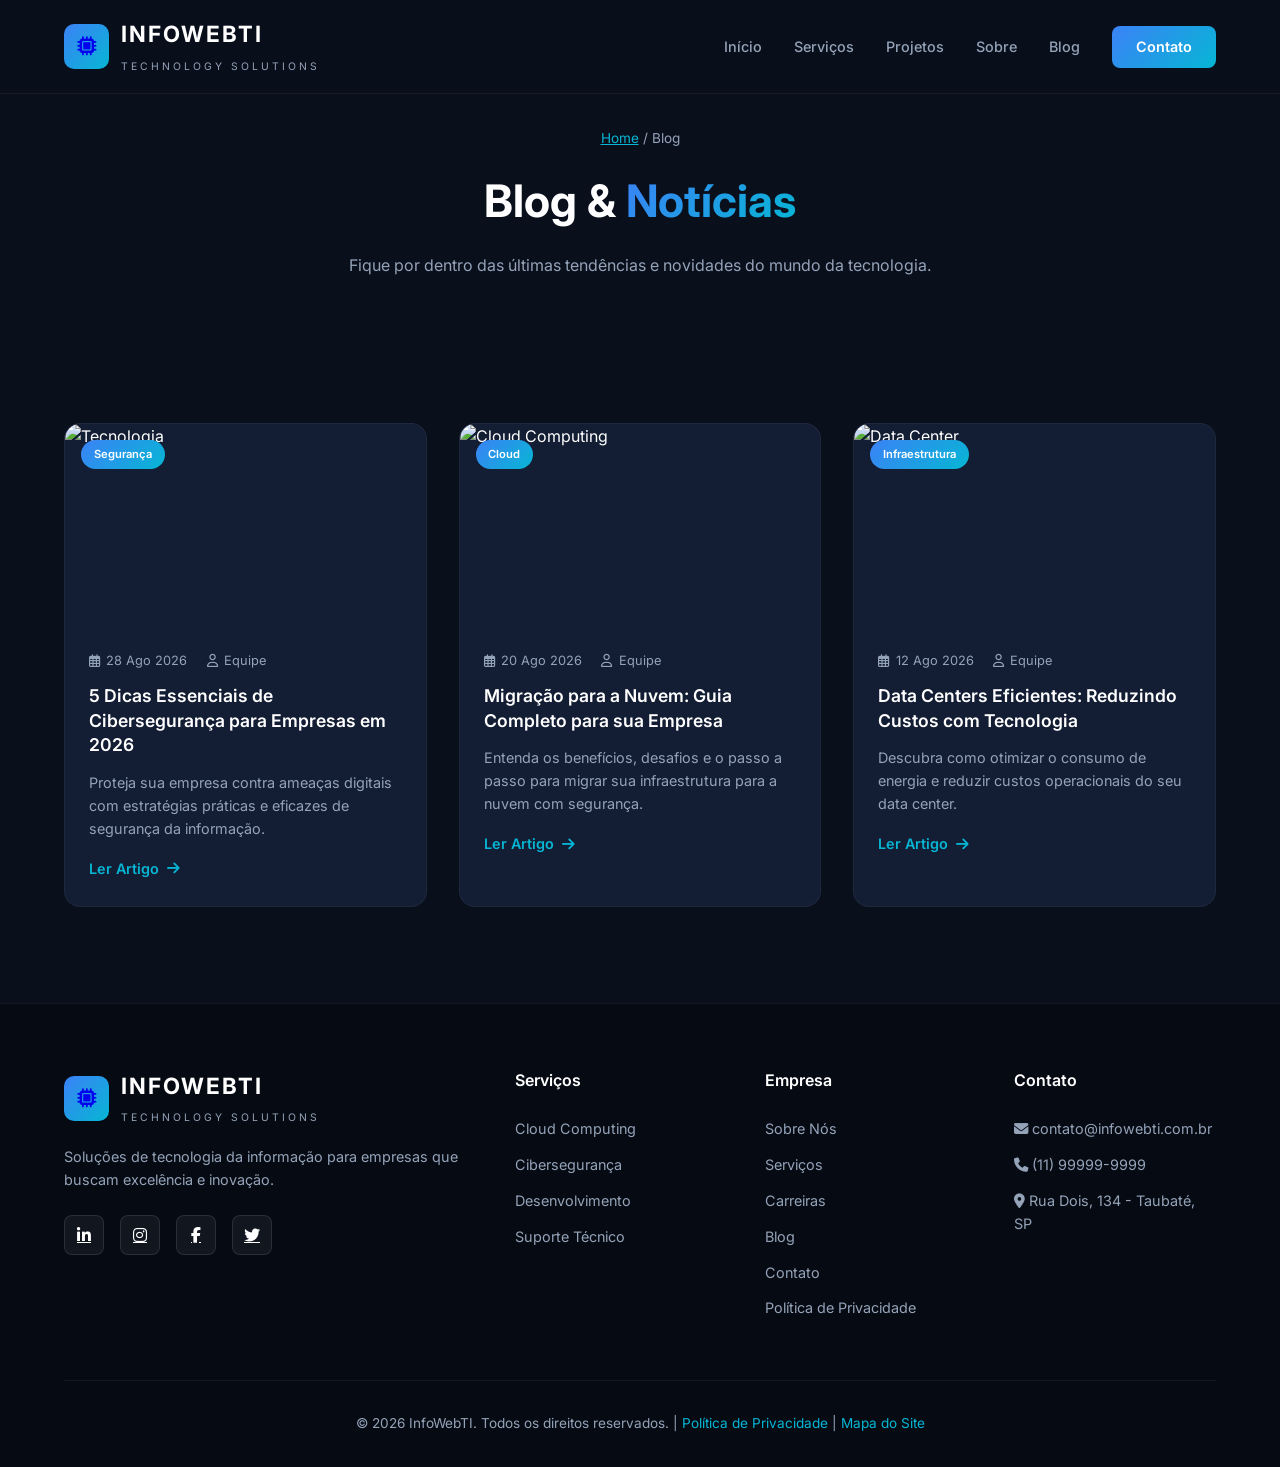
==== infowebtipages/blog.html @ 7a1e45b6 "Adiciona site institucional InfoWebTI e relatorio de testes" ====
<!DOCTYPE html>
<html lang="pt-BR">
<head>
    <meta charset="UTF-8">
    <meta name="viewport" content="width=device-width, initial-scale=1.0">
    <!-- ===== TAGS SEO / REDES SOCIAIS ===== -->
    <meta name="description" content="Infowebti, empresa de informática prestando serviços especializados em infraestrutura, suporte, helpdesk, manutenção e desenvolvimento"/>
    <meta name="keywords" content="infowebti, informática, infraestrutura, redes, projetos, computadores, servidores, manutenção, website"/>
    <meta name="robots" content="index, follow" />
    <meta itemprop="name" content="Infowebti, empresa de informática prestando serviços especializados em infraestrutura, suporte, helpdesk, manutenção e desenvolvimento" />
    <meta itemprop="description" content="Infowebti, empresa de informática prestando serviços especializados em infraestrutura, suporte, helpdesk, manutenção e desenvolvimento" />
    <meta itemprop="image" content="https://www.infowebti.com.br/themes/infowebti/_img/infowebti.jpg" />
    <meta itemprop="url" content="https://www.infowebti.com.br" />
    <meta property="og:type" content="article" />
    <meta property="og:title" content="Infowebti, empresa de informática prestando serviços especializados em infraestrutura, suporte helpdesk, manutenção e desenvolvimento" />
    <meta property="og:description" content="Infowebti, empresa de informática prestando serviços especializados em infraestrutura, suporte, helpdesk, manutenção e desenvolvimento"/>
    <meta property="og:image" content="https://www.infowebti.com.br/themes/infowebti/_img/infowebti.jpg" />
    <meta property="og:image:alt" content="Infowebti, empresa de informática prestando serviços especializados em infraestrutura, suporte, helpdesk, manutenção e desenvolvimento" />
    <meta property="og:url" content="https://www.infowebti.com.br/blog.html" />
    <meta property="og:site_name" content="Infowebti Soluções Tecnológicas" />
    <meta property="og:locale" content="pt_BR" />
    <meta property="article:author" content="https://www.facebook.com/infowebti" />
    <meta property="article:publisher" content="https://www.facebook.com/infowebti" />
    <meta property="twitter:domain" content="https://www.infowebti.com.br" />
    <meta property="twitter:title" content="Infowebti, empresa de informática prestando serviços especializados em infraestrutura, suporte helpdesk, manutenção e desenvolvimento" />
    <meta property="twitter:description" content="Infowebti, empresa de informática prestando serviços especializados em infraestrutura, suporte, helpdesk, manutenção e desenvolvimento" />
    <meta property="twitter:image" content="https://www.infowebti.com.br/themes/infowebti/_img/infowebti.jpg" />
    <meta property="twitter:url" content="https://www.infowebti.com.br/blog.html" />
    <link rel="base" href="https://www.infowebti.com.br" />
    <link rel="canonical" href="https://www.infowebti.com.br/blog.html" />
    <link rel="sitemap" type="application/xml" href="https://www.infowebti.com.br/sitemap.xml" />
    <link rel="author" href="https://www.infowebti.com.br" />
    <link rel="publisher" href="https://www.infowebti.com.br" />
    <!-- ===== FIM DAS TAGS SEO ===== -->
    <title>Blog & Notícias | InfoWebTI</title>
    <link href="https://fonts.googleapis.com/css2?family=Inter:wght@300;400;500;600;700;800&display=swap" rel="stylesheet">
    <link rel="stylesheet" href="https://cdnjs.cloudflare.com/ajax/libs/font-awesome/6.4.0/css/all.min.css">
    <link rel="stylesheet" href="css/style.css?v=1.2">
        <link rel="icon" type="image/png" sizes="32x32" href="img/favicon-32x32.png">
    <link rel="icon" type="image/png" sizes="16x16" href="img/favicon-16x16.png">
    <link rel="apple-touch-icon" sizes="180x180" href="img/apple-touch-icon.png">
    <link rel="icon" type="image/png" href="img/favicon.png?v=1.2">
    <link rel="manifest" href="site.webmanifest">
</head>
<body>
    <!-- Header -->
    <header id="header">
        <a href="index.html" class="logo">
            <div class="logo-icon"><i class="fas fa-microchip"></i></div>
            <div class="logo-text">
                <h1>INFOWEBTI</h1>
                <span>Technology Solutions</span>
            </div>
        </a>
        <nav id="nav">
            <a href="index.html">Início</a>
            <a href="servicos.html">Serviços</a>
            <a href="projetos.html">Projetos</a>
            <a href="sobre.html">Sobre</a>
            <a href="blog.html">Blog</a>
            <a href="contato.html" class="nav-cta">Contato</a>
        </nav>
        <div class="menu-toggle" id="menuToggle">
            <span></span>
            <span></span>
            <span></span>
        </div>
    </header>

    <!-- Page Hero -->
    <section class="page-hero">
        <div class="breadcrumb"><a href="index.html">Home</a> / Blog</div>
        <h1>Blog & <span>Notícias</span></h1>
        <p>Fique por dentro das últimas tendências e novidades do mundo da tecnologia.</p>
    </section>

    <!-- Blog Section -->
    <section class="blog" id="blog">
        <div class="blog-grid">
            <article class="blog-card animate-on-scroll">
                <div class="blog-image">
                    <img src="https://images.unsplash.com/photo-1519389950473-47ba0277781c?w=600" alt="Tecnologia">
                    <span class="blog-tag">Segurança</span>
                </div>
                <div class="blog-content">
                    <div class="blog-meta">
                        <span><i class="far fa-calendar-alt"></i> 28 Ago 2026</span>
                        <span><i class="far fa-user"></i> Equipe</span>
                    </div>
                    <h3>5 Dicas Essenciais de Cibersegurança para Empresas em 2026</h3>
                    <p>Proteja sua empresa contra ameaças digitais com estratégias práticas e eficazes de segurança da informação.</p>
                    <a href="blog/artigo-ciberseguranca.html" class="blog-link">Ler Artigo <i class="fas fa-arrow-right"></i></a>
                </div>
            </article>

            <article class="blog-card animate-on-scroll">
                <div class="blog-image">
                    <img src="https://images.unsplash.com/photo-1451187580459-43490279c0fa?w=600" alt="Cloud Computing">
                    <span class="blog-tag">Cloud</span>
                </div>
                <div class="blog-content">
                    <div class="blog-meta">
                        <span><i class="far fa-calendar-alt"></i> 20 Ago 2026</span>
                        <span><i class="far fa-user"></i> Equipe</span>
                    </div>
                    <h3>Migração para a Nuvem: Guia Completo para sua Empresa</h3>
                    <p>Entenda os benefícios, desafios e o passo a passo para migrar sua infraestrutura para a nuvem com segurança.</p>
                    <a href="blog/artigo-migracao-nuvem.html" class="blog-link">Ler Artigo <i class="fas fa-arrow-right"></i></a>
                </div>
            </article>

            <article class="blog-card animate-on-scroll">
                <div class="blog-image">
                    <img src="https://images.unsplash.com/photo-1558494949-ef010cbdcc31?w=600" alt="Data Center">
                    <span class="blog-tag">Infraestrutura</span>
                </div>
                <div class="blog-content">
                    <div class="blog-meta">
                        <span><i class="far fa-calendar-alt"></i> 12 Ago 2026</span>
                        <span><i class="far fa-user"></i> Equipe</span>
                    </div>
                    <h3>Data Centers Eficientes: Reduzindo Custos com Tecnologia</h3>
                    <p>Descubra como otimizar o consumo de energia e reduzir custos operacionais do seu data center.</p>
                    <a href="blog/artigo-data-centers.html" class="blog-link">Ler Artigo <i class="fas fa-arrow-right"></i></a>
                </div>
            </article>
        </div>
    </section>

    <!-- Footer -->
    <footer>
        <div class="footer-content">
            <div class="footer-brand">
                <a href="index.html" class="logo">
                    <div class="logo-icon"><i class="fas fa-microchip"></i></div>
                    <div class="logo-text">
                        <h1>INFOWEBTI</h1>
                        <span>Technology Solutions</span>
                    </div>
                </a>
                <p>Soluções de tecnologia da informação para empresas que buscam excelência e inovação.</p>
                <div class="social-links">
                    <a href="#"><i class="fab fa-linkedin-in"></i></a>
                    <a href="#"><i class="fab fa-instagram"></i></a>
                    <a href="#"><i class="fab fa-facebook-f"></i></a>
                    <a href="#"><i class="fab fa-twitter"></i></a>
                </div>
            </div>
            <div class="footer-column">
                <h4>Serviços</h4>
                <a href="servicos.html">Cloud Computing</a>
                <a href="servicos.html">Cibersegurança</a>
                <a href="servicos.html">Desenvolvimento</a>
                <a href="servicos.html">Suporte Técnico</a>
            </div>
            <div class="footer-column">
                <h4>Empresa</h4>
                <a href="sobre.html">Sobre Nós</a>
                <a href="servicos.html">Serviços</a>
                <a href="#">Carreiras</a>
                <a href="blog.html">Blog</a>
                <a href="contato.html">Contato</a>
                <a href="politica.html">Política de Privacidade</a>
            </div>
            <div class="footer-column">
                <h4>Contato</h4>
                <a href="mailto:contato@infowebti.com.br"><i class="fas fa-envelope"></i> contato@infowebti.com.br</a>
                <a href="tel:+511999999999"><i class="fas fa-phone"></i> (11) 99999-9999</a>
                <a href="#"><i class="fas fa-map-marker-alt"></i> Rua Dois, 134 - Taubaté, SP</a>
            </div>
        </div>
        <div class="footer-bottom">
            <p>&copy; 2026 InfoWebTI. Todos os direitos reservados. | <a href="politica.html">Política de Privacidade</a> | <a href="sitemap.html">Mapa do Site</a></p>
        </div>
    </footer>

    <script src="js/script.js?v=1.2"></script>
</body>
</html>
---- infowebtipages/css/style.css ----
* {
    margin: 0;
    padding: 0;
    box-sizing: border-box;
}

:root {
    --primary-dark: #0a0f1c;
    --primary-blue: #1a2744;
    --accent-blue: #3b82f6;
    --accent-cyan: #06b6d4;
    --text-light: #ffffff;
    --text-gray: #94a3b8;
    --card-bg: rgba(26, 39, 68, 0.6);
    --glass-bg: rgba(255, 255, 255, 0.05);
}

body {
    font-family: 'Inter', sans-serif;
    background: var(--primary-dark);
    color: var(--text-light);
    overflow-x: hidden;
    line-height: 1.6;
}

/* Header */
header {
    position: fixed;
    top: 0;
    left: 0;
    right: 0;
    z-index: 1000;
    padding: 1rem 5%;
    display: flex;
    justify-content: space-between;
    align-items: center;
    background: rgba(10, 15, 28, 0.85);
    backdrop-filter: blur(10px);
    border-bottom: 1px solid rgba(255, 255, 255, 0.05);
    transition: all 0.3s ease;
}

header.scrolled {
    padding: 0.7rem 5%;
    background: rgba(10, 15, 28, 0.95);
}

.logo {
    display: flex;
    align-items: center;
    gap: 0.75rem;
    text-decoration: none;
}

.logo-icon {
    width: 45px;
    height: 45px;
    background: linear-gradient(135deg, var(--accent-blue), var(--accent-cyan));
    border-radius: 10px;
    display: flex;
    align-items: center;
    justify-content: center;
    font-size: 1.2rem;
    font-weight: 700;
}

.logo-text h1 {
    font-size: 1.4rem;
    font-weight: 700;
    color: var(--text-light);
    letter-spacing: 2px;
}

.logo-text span {
    font-size: 0.65rem;
    color: var(--text-gray);
    letter-spacing: 3px;
    text-transform: uppercase;
}

nav {
    display: flex;
    gap: 2rem;
    align-items: center;
}

nav a {
    color: var(--text-gray);
    text-decoration: none;
    font-size: 0.9rem;
    font-weight: 500;
    transition: color 0.3s ease;
}

nav a:hover {
    color: var(--text-light);
}

.nav-cta {
    padding: 0.6rem 1.5rem;
    background: linear-gradient(135deg, var(--accent-blue), var(--accent-cyan));
    border-radius: 8px;
    color: var(--text-light) !important;
    font-weight: 600;
    position: relative;
    overflow: hidden;
    animation: ctaGlow 2.5s ease-in-out infinite, ctaFloat 3s ease-in-out infinite;
}

.nav-cta::before {
    content: '';
    position: absolute;
    top: 0;
    left: -150%;
    width: 60%;
    height: 100%;
    background: linear-gradient(120deg, transparent, rgba(255, 255, 255, 0.5), transparent);
    transform: skewX(-20deg);
    animation: ctaShine 3s ease-in-out infinite;
}

.nav-cta:hover {
    transform: translateY(-2px);
    box-shadow: 0 10px 30px rgba(59, 130, 246, 0.6);
}

@keyframes ctaGlow {
    0%, 100% {
        box-shadow: 0 0 12px rgba(59, 130, 246, 0.4);
    }
    50% {
        box-shadow: 0 0 26px rgba(6, 182, 212, 0.8);
    }
}

@keyframes ctaFloat {
    0%, 100% {
        transform: translateY(0);
    }
    50% {
        transform: translateY(-3px);
    }
}

@keyframes ctaShine {
    0%, 60% {
        left: -150%;
    }
    100% {
        left: 150%;
    }
}

.menu-toggle {
    display: none;
    flex-direction: column;
    gap: 5px;
    cursor: pointer;
    padding: 5px;
}

.menu-toggle span {
    width: 25px;
    height: 2px;
    background: var(--text-light);
    transition: all 0.3s ease;
}

/* Hero Section */
.hero {
    min-height: 100vh;
    display: flex;
    align-items: center;
    gap: 3rem;
    position: relative;
    padding: 0 5%;
    background: linear-gradient(135deg, #0a0f1c 0%, #1a2744 50%, #0f172a 100%);
    overflow: hidden;
}

.hero::before {
    content: '';
    position: absolute;
    top: 0;
    right: 0;
    width: 60%;
    height: 100%;
    background: url('https://images.unsplash.com/photo-1451187580459-43490279c0fa?w=1200') center/cover;
    opacity: 0.15;
    mask-image: linear-gradient(to left, rgba(0,0,0,0.8), transparent);
}

.hero::after {
    content: '';
    position: absolute;
    bottom: 0;
    left: 0;
    right: 0;
    height: 150px;
    background: linear-gradient(to top, var(--primary-dark), transparent);
}

.hero-content {
    max-width: 700px;
    z-index: 1;
    animation: fadeInUp 1s ease;
}

/* Hero Visual (imagem + itens suspensos) */
.hero-visual {
    position: relative;
    flex: 1;
    min-width: 300px;
    max-width: 560px;
    z-index: 1;
    animation: fadeInUp 1s ease 0.3s both;
}

.hero-image {
    position: relative;
    border-radius: 20px;
    overflow: hidden;
    box-shadow: 0 30px 60px rgba(0, 0, 0, 0.5);
    border: 1px solid rgba(255, 255, 255, 0.1);
    background: linear-gradient(135deg, rgba(59, 130, 246, 0.2), rgba(6, 182, 212, 0.2));
}

.hero-image::after {
    content: '';
    position: absolute;
    inset: 0;
    background: linear-gradient(135deg, rgba(59, 130, 246, 0.25), transparent);
    mix-blend-mode: overlay;
}

.hero-image img {
    width: 100%;
    height: 100%;
    display: block;
    object-fit: cover;
}

/* Cards suspensos */
.float-card {
    position: absolute;
    display: flex;
    align-items: center;
    gap: 0.7rem;
    padding: 0.7rem 1rem;
    background: rgba(10, 15, 28, 0.85);
    border: 1px solid rgba(255, 255, 255, 0.12);
    border-radius: 12px;
    backdrop-filter: blur(8px);
    box-shadow: 0 10px 30px rgba(0, 0, 0, 0.35);
    animation: floatUp 4s ease-in-out infinite;
}

.float-icon {
    width: 38px;
    height: 38px;
    background: linear-gradient(135deg, var(--accent-blue), var(--accent-cyan));
    border-radius: 9px;
    display: flex;
    align-items: center;
    justify-content: center;
    font-size: 1rem;
    flex-shrink: 0;
}

.float-text {
    display: flex;
    flex-direction: column;
}

.float-text strong {
    font-size: 0.85rem;
    font-weight: 600;
    color: var(--text-light);
}

.float-text span {
    font-size: 0.7rem;
    color: var(--text-gray);
}

.float-card-1 {
    top: 8%;
    left: -35px;
    animation-delay: 0s;
}

.float-card-2 {
    bottom: 12%;
    right: -40px;
    animation-delay: 1.2s;
}

.float-card-3 {
    top: 45%;
    left: -50px;
    animation-delay: 2s;
}

/* Chips ícones suspensos */
.float-chip {
    position: absolute;
    width: 48px;
    height: 48px;
    background: rgba(26, 39, 68, 0.9);
    border: 1px solid rgba(59, 130, 246, 0.4);
    border-radius: 50%;
    display: flex;
    align-items: center;
    justify-content: center;
    font-size: 1.2rem;
    color: var(--accent-cyan);
    box-shadow: 0 8px 24px rgba(0, 0, 0, 0.4);
    animation: floatUp 5s ease-in-out infinite;
    backdrop-filter: blur(8px);
}

.chip-1 {
    top: -15px;
    right: 15%;
    animation-delay: 0.6s;
}

.chip-2 {
    bottom: 0;
    left: 5%;
    animation-delay: 1.8s;
}

.chip-3 {
    top: 30%;
    right: -30px;
    animation-delay: 2.6s;
}

@keyframes floatUp {
    0%, 100% {
        transform: translateY(0);
    }
    50% {
        transform: translateY(-12px);
    }
}

@keyframes heroVisualFloat {
    0%, 100% {
        transform: translateY(0) rotate(-1deg);
    }
    50% {
        transform: translateY(-10px) rotate(1deg);
    }
}

.hero-badge {
    display: inline-block;
    padding: 0.5rem 1rem;
    background: var(--glass-bg);
    border: 1px solid rgba(59, 130, 246, 0.3);
    border-radius: 50px;
    font-size: 0.8rem;
    color: var(--accent-cyan);
    margin-bottom: 1.5rem;
    backdrop-filter: blur(5px);
}

.hero h2 {
    font-size: 3.5rem;
    font-weight: 700;
    line-height: 1.1;
    margin-bottom: 1.5rem;
}

.hero h2 span {
    background: linear-gradient(135deg, var(--accent-blue), var(--accent-cyan));
    -webkit-background-clip: text;
    -webkit-text-fill-color: transparent;
    background-clip: text;
}

.hero p {
    font-size: 1.1rem;
    color: var(--text-gray);
    margin-bottom: 2rem;
    max-width: 500px;
}

.hero-buttons {
    display: flex;
    gap: 1rem;
    flex-wrap: wrap;
}

.btn-primary {
    padding: 0.9rem 2rem;
    background: linear-gradient(135deg, var(--accent-blue), var(--accent-cyan));
    border: none;
    border-radius: 8px;
    color: var(--text-light);
    font-size: 1rem;
    font-weight: 600;
    cursor: pointer;
    transition: all 0.3s ease;
    text-decoration: none;
}

.btn-primary:hover {
    transform: translateY(-2px);
    box-shadow: 0 10px 30px rgba(59, 130, 246, 0.3);
}

.btn-secondary {
    padding: 0.9rem 2rem;
    background: transparent;
    border: 1px solid rgba(255, 255, 255, 0.2);
    border-radius: 8px;
    color: var(--text-light);
    font-size: 1rem;
    font-weight: 600;
    cursor: pointer;
    transition: all 0.3s ease;
    text-decoration: none;
    animation: ctaFloat 3s ease-in-out infinite;
}

.btn-secondary:hover {
    background: var(--glass-bg);
    border-color: var(--accent-blue);
    box-shadow: 0 10px 30px rgba(59, 130, 246, 0.5);
    transform: translateY(-2px);
}

.btn-secondary .fa-phone,
.btn-secondary .fa-envelope {
    animation: ctaGlow 2.5s ease-in-out infinite;
}

/* Stats Animation */
.hero-stats {
    display: flex;
    gap: 3rem;
    margin-top: 3rem;
    padding-top: 2rem;
    border-top: 1px solid rgba(255, 255, 255, 0.1);
}

.stat-item h3 {
    font-size: 2rem;
    font-weight: 700;
    background: linear-gradient(135deg, var(--accent-blue), var(--accent-cyan));
    -webkit-background-clip: text;
    -webkit-text-fill-color: transparent;
    background-clip: text;
}

.stat-item p {
    font-size: 0.85rem;
    color: var(--text-gray);
    margin-bottom: 0;
}

/* Services Section */
.services {
    padding: 6rem 5%;
    background: var(--primary-dark);
    position: relative;
}

.section-header {
    text-align: center;
    margin-bottom: 4rem;
}

.section-header h2 {
    font-size: 2.5rem;
    font-weight: 700;
    margin-bottom: 1rem;
}

.section-header p {
    color: var(--text-gray);
    max-width: 600px;
    margin: 0 auto;
}

.services-grid {
    display: grid;
    grid-template-columns: repeat(3, 1fr);
    gap: 2rem;
    max-width: 1200px;
    margin: 0 auto;
}

.service-card {
    background: var(--card-bg);
    border: 1px solid rgba(255, 255, 255, 0.05);
    border-radius: 16px;
    padding: 2.5rem;
    transition: transform 0.4s ease, box-shadow 0.4s ease;
    position: relative;
    overflow: hidden;
}

/* Borda de energia: gradiente cônico girante */
.service-card::before {
    content: '';
    position: absolute;
    inset: 0;
    border-radius: 16px;
    padding: 2px;
    background: conic-gradient(
        from var(--angle, 0deg),
        transparent 0deg,
        var(--accent-blue) 90deg,
        var(--accent-cyan) 180deg,
        var(--accent-blue) 270deg,
        transparent 360deg
    );
    -webkit-mask: linear-gradient(#fff 0 0) content-box, linear-gradient(#fff 0 0);
    -webkit-mask-composite: xor;
    mask-composite: exclude;
    z-index: 0;
    opacity: 0;
    transition: opacity 0.4s ease;
    animation: spinConic 4s linear infinite;
    pointer-events: none;
}

.service-card:hover::before {
    opacity: 1;
}

@property --angle {
    syntax: '<angle>';
    initial-value: 0deg;
    inherits: false;
}

@keyframes spinConic {
    to { --angle: 360deg; }
}

/* Fallback: sem suporte a máscaras, não exibe a borda de energia */
@supports not ((mask-composite: exclude) or (-webkit-mask-composite: xor)) {
    .service-card::before {
        display: none;
    }
}

/* Spotlight que segue o mouse */
.service-glow {
    position: absolute;
    top: 0;
    left: 0;
    width: 100%;
    height: 100%;
    opacity: 0;
    transition: opacity 0.35s ease;
    pointer-events: none;
    background: radial-gradient(
        circle at var(--mx, 50%) var(--my, 50%),
        rgba(59, 130, 246, 0.22),
        rgba(6, 182, 212, 0.10) 40%,
        transparent 70%
    );
}

.service-card:hover .service-glow {
    opacity: 1;
}

/* Brilho do topo ao passar o mouse */
.service-card::after {
    content: '';
    position: absolute;
    top: 0;
    left: 0;
    right: 0;
    height: 3px;
    background: linear-gradient(90deg, transparent, var(--accent-cyan), transparent);
    transform: scaleX(0);
    transition: transform 0.5s ease;
}

.service-card:hover::after {
    transform: scaleX(1);
}

.service-card:hover {
    transform: translateY(-10px);
    box-shadow: 0 20px 50px rgba(0, 0, 0, 0.5), 0 0 30px rgba(6, 182, 212, 0.25);
}

/* Ícone com anel girante futurista */
.service-icon {
    width: 70px;
    height: 70px;
    background: linear-gradient(135deg, rgba(59, 130, 246, 0.2), rgba(6, 182, 212, 0.2));
    border-radius: 12px;
    display: flex;
    align-items: center;
    justify-content: center;
    font-size: 1.8rem;
    color: var(--accent-cyan);
    margin-bottom: 1.5rem;
    position: relative;
    transition: color 0.4s ease;
}

.service-icon i {
    position: relative;
    z-index: 2;
}

.service-card:hover .service-icon {
    color: var(--text-light);
}

/* Anel girando ao redor do ícone */
.service-icon::before {
    content: '';
    position: absolute;
    inset: -7px;
    border-radius: 16px;
    border: 2px dashed transparent;
    border-top-color: var(--accent-cyan);
    border-bottom-color: var(--accent-blue);
    opacity: 0;
    transition: opacity 0.4s ease;
}

.service-card:hover .service-icon::before {
    opacity: 1;
    animation: spinRing 3s linear infinite;
}

/* Pulso de energia no hover do ícone */
.service-icon::after {
    content: '';
    position: absolute;
    inset: 0;
    border-radius: 12px;
    background: radial-gradient(circle, rgba(6, 182, 212, 0.5), transparent 70%);
    z-index: 1;
    opacity: 0;
    transition: opacity 0.4s ease;
}

.service-card:hover .service-icon::after {
    opacity: 0.9;
    animation: iconPulse 1.4s ease-in-out infinite;
}

@keyframes spinRing {
    to { transform: rotate(360deg); }
}

@keyframes iconPulse {
    0%, 100% { transform: scale(1); opacity: 0.9; }
    50% { transform: scale(1.25); opacity: 0.4; }
}

.service-card h3 {
    font-size: 1.3rem;
    font-weight: 600;
    margin-bottom: 1rem;
    transition: color 0.3s ease;
}

.service-card:hover h3 {
    background: linear-gradient(135deg, #fff, var(--accent-cyan));
    -webkit-background-clip: text;
    -webkit-text-fill-color: transparent;
    background-clip: text;
}

.service-card p {
    color: var(--text-gray);
    font-size: 0.95rem;
}

/* Produtos Section */
.produtos {
    padding: 6rem 5%;
    background: linear-gradient(180deg, #0d1321 0%, var(--primary-dark) 100%);
}

.produtos-grid {
    display: grid;
    grid-template-columns: repeat(3, 1fr);
    gap: 2rem;
    max-width: 1200px;
    margin: 0 auto;
}

.produto-card {
    background: var(--card-bg);
    border: 1px solid rgba(255, 255, 255, 0.05);
    border-radius: 16px;
    overflow: hidden;
    transition: all 0.4s ease;
}

.produto-card:hover {
    transform: translateY(-10px);
    border-color: rgba(59, 130, 246, 0.3);
    box-shadow: 0 20px 40px rgba(0, 0, 0, 0.3);
}

.produto-icon {
    width: 100%;
    height: 160px;
    background: linear-gradient(135deg, rgba(59, 130, 246, 0.2), rgba(6, 182, 212, 0.2));
    display: flex;
    align-items: center;
    justify-content: center;
    font-size: 3.5rem;
    color: var(--accent-cyan);
}

.produto-card h3 {
    font-size: 1.2rem;
    font-weight: 600;
    color: var(--text-light);
    padding: 1.5rem 1.5rem 0.5rem;
}

.produto-card p {
    color: var(--text-gray);
    font-size: 0.9rem;
    padding: 0 1.5rem 1.5rem;
}

/* Animação dos cards de produtos: da esquerda para a direita em cascata */
.produto-card.animate-on-scroll {
    opacity: 0;
    transform: translateX(-90px);
    transition: opacity 0.7s ease, transform 0.7s ease;
}

.produto-card.animate-on-scroll.visible {
    opacity: 1;
    transform: translateX(0);
}

.produto-card:nth-child(1) { transition-delay: 0s; }
.produto-card:nth-child(2) { transition-delay: 0.12s; }
.produto-card:nth-child(3) { transition-delay: 0.24s; }
.produto-card:nth-child(4) { transition-delay: 0.36s; }
.produto-card:nth-child(5) { transition-delay: 0.48s; }
.produto-card:nth-child(6) { transition-delay: 0.6s; }

@media (max-width: 768px) {
    .produto-card.animate-on-scroll {
        transform: translateX(-40px);
    }
}

/* Faixa de Destaque */
.highlight-band {
    position: relative;
    padding: 5rem 5%;
    background: linear-gradient(135deg, #1a2744 0%, #0d1321 50%, #1a2744 100%);
    overflow: hidden;
    text-align: center;
    border-top: 1px solid rgba(255, 255, 255, 0.05);
    border-bottom: 1px solid rgba(255, 255, 255, 0.05);
}

.band-orbs {
    position: absolute;
    border-radius: 50%;
    filter: blur(60px);
    opacity: 0.5;
    animation: orbFloat 8s ease-in-out infinite;
}

.band-orb-1 {
    width: 300px;
    height: 300px;
    background: radial-gradient(circle, var(--accent-blue), transparent 70%);
    top: -100px;
    left: -80px;
}

.band-orb-2 {
    width: 260px;
    height: 260px;
    background: radial-gradient(circle, var(--accent-cyan), transparent 70%);
    bottom: -100px;
    right: -60px;
    animation-delay: 2s;
}

.band-orb-3 {
    width: 180px;
    height: 180px;
    background: radial-gradient(circle, rgba(59, 130, 246, 0.6), transparent 70%);
    top: 40%;
    left: 65%;
    animation-delay: 4s;
}

@keyframes orbFloat {
    0%, 100% { transform: translate(0, 0) scale(1); }
    50% { transform: translate(30px, -30px) scale(1.15); }
}

.highlight-container {
    position: relative;
    z-index: 1;
    max-width: 900px;
    margin: 0 auto;
}

.band-icon {
    width: 90px;
    height: 90px;
    margin: 0 auto 1.5rem;
    background: linear-gradient(135deg, var(--accent-blue), var(--accent-cyan));
    border-radius: 24px;
    display: flex;
    align-items: center;
    justify-content: center;
    font-size: 2.6rem;
    box-shadow: 0 0 40px rgba(59, 130, 246, 0.6);
    animation: bandGlow 3s ease-in-out infinite;
}

@keyframes bandGlow {
    0%, 100% { box-shadow: 0 0 30px rgba(59, 130, 246, 0.5); transform: scale(1); }
    50% { box-shadow: 0 0 60px rgba(6, 182, 212, 0.9); transform: scale(1.05); }
}

.highlight-band h2 {
    font-size: 2rem;
    font-weight: 700;
    margin-bottom: 1rem;
}

.highlight-container p {
    color: var(--text-gray);
    font-size: 1.05rem;
    max-width: 640px;
    margin: 0 auto 2.5rem;
    line-height: 1.7;
}

.band-stats {
    display: flex;
    justify-content: center;
    align-items: center;
    gap: 3rem;
    flex-wrap: wrap;
}

.band-stat h3 {
    font-size: 2.3rem;
    font-weight: 700;
    background: linear-gradient(135deg, var(--accent-blue), var(--accent-cyan));
    -webkit-background-clip: text;
    -webkit-text-fill-color: transparent;
    background-clip: text;
    margin-bottom: 0.3rem;
}

.band-stat h3 i {
    font-size: 2rem;
    -webkit-text-fill-color: var(--accent-cyan);
}

.band-stat span {
    color: var(--text-gray);
    font-size: 0.85rem;
    text-transform: uppercase;
    letter-spacing: 1px;
}

.band-stat.divider {
    padding: 0 3rem;
    border-left: 1px solid rgba(255, 255, 255, 0.15);
    border-right: 1px solid rgba(255, 255, 255, 0.15);
}

@media (max-width: 1024px) {
    .highlight-band h2 { font-size: 1.7rem; }
    .band-stats { gap: 2rem; }
    .band-stat.divider { padding: 0 2rem; }
}

@media (max-width: 768px) {
    .band-stats { flex-direction: column; gap: 1.8rem; }
    .band-stat.divider {
        padding: 1.5rem 0;
        border-left: none;
        border-right: none;
        border-top: 1px solid rgba(255, 255, 255, 0.15);
        border-bottom: 1px solid rgba(255, 255, 255, 0.15);
    }
}

/* Projects Section */
.projects {
    padding: 6rem 5%;
    background: linear-gradient(180deg, var(--primary-dark) 0%, #0d1321 100%);
}

.projects-grid {
    display: grid;
    grid-template-columns: repeat(3, 1fr);
    gap: 1.5rem;
    max-width: 1200px;
    margin: 0 auto;
}

.project-card {
    position: relative;
    border-radius: 16px;
    overflow: hidden;
    aspect-ratio: 16/10;
    cursor: pointer;
}

.project-card img {
    width: 100%;
    height: 100%;
    object-fit: cover;
    transition: transform 0.5s ease;
}

.project-card:hover img {
    transform: scale(1.1);
}

.project-overlay {
    position: absolute;
    bottom: 0;
    left: 0;
    right: 0;
    padding: 2rem 1.5rem 1.5rem;
    background: linear-gradient(to top, rgba(10, 15, 28, 0.95), transparent);
}

.project-overlay h4 {
    font-size: 1.1rem;
    font-weight: 600;
    margin-bottom: 0.3rem;
}

.project-overlay span {
    font-size: 0.8rem;
    color: var(--accent-cyan);
}

/* About Section */
.about {
    padding: 6rem 5%;
    background: #0d1321;
    max-width: 1400px;
    margin: 0 auto;
}

.about-content h2 {
    font-size: 2.5rem;
    font-weight: 700;
    margin-bottom: 1.5rem;
    line-height: 1.2;
}

.about-content p {
    color: var(--text-gray);
    margin-bottom: 1.5rem;
}

.about-features {
    display: grid;
    grid-template-columns: 1fr 1fr;
    gap: 1.5rem;
    margin-top: 2rem;
}

.feature-item {
    display: flex;
    align-items: flex-start;
    gap: 1rem;
    animation: floatUp 5s ease-in-out infinite;
    background: rgba(255, 255, 255, 0.02);
    border: 1px solid rgba(59, 130, 246, 0.18);
    border-radius: 14px;
    padding: 1.3rem;
    box-shadow: 0 12px 30px rgba(0, 0, 0, 0.3), 0 0 22px rgba(6, 182, 212, 0.12);
    position: relative;
    will-change: transform;
}

/* Flutuação suspensa escalonada (levitação sequencial) */
.feature-item:nth-child(1) { animation-delay: 0s; }
.feature-item:nth-child(2) { animation-delay: 0.5s; }
.feature-item:nth-child(3) { animation-delay: 1s; }
.feature-item:nth-child(4) { animation-delay: 1.5s; }

.feature-icon {
    width: 45px;
    height: 45px;
    background: linear-gradient(135deg, rgba(59, 130, 246, 0.25), rgba(6, 182, 212, 0.25));
    border-radius: 10px;
    display: flex;
    align-items: center;
    justify-content: center;
    color: var(--accent-cyan);
    flex-shrink: 0;
    animation: iconGlow 3s ease-in-out infinite;
    box-shadow: 0 0 15px rgba(6, 182, 212, 0.25);
}

@keyframes iconGlow {
    0%, 100% {
        box-shadow: 0 0 12px rgba(6, 182, 212, 0.2);
        transform: scale(1);
    }
    50% {
        box-shadow: 0 0 22px rgba(6, 182, 212, 0.5);
        transform: scale(1.08);
    }
}

.feature-text h4 {
    font-size: 1rem;
    font-weight: 600;
    margin-bottom: 0.3rem;
}

.feature-text p {
    font-size: 0.85rem;
    margin-bottom: 0;
}

.about-image {
    position: relative;
}

.about-image img {
    width: 100%;
    border-radius: 16px;
    box-shadow: 0 20px 50px rgba(0, 0, 0, 0.5);
}

.about-image::before {
    content: '';
    position: absolute;
    top: -20px;
    right: -20px;
    width: 200px;
    height: 200px;
    background: linear-gradient(135deg, var(--accent-blue), var(--accent-cyan));
    border-radius: 16px;
    z-index: -1;
    opacity: 0.3;
}

/* Conteúdo institucional dentro de Serviços */
.services-about {
    display: grid;
    grid-template-columns: 1fr 1fr;
    gap: 4rem;
    align-items: center;
    max-width: 1200px;
    margin: 6rem auto 0;
    padding: 4rem 0 0;
    border-top: 1px solid rgba(255, 255, 255, 0.05);
}

/* História da empresa */
.about-history {
    display: flex;
    align-items: center;
    gap: 1.5rem;
    background: var(--card-bg);
    border: 1px solid rgba(255, 255, 255, 0.08);
    border-radius: 16px;
    padding: 2rem;
    margin-bottom: 3rem;
    max-width: 1200px;
    margin-left: auto;
    margin-right: auto;
}

.history-icon {
    width: 70px;
    height: 70px;
    background: linear-gradient(135deg, rgba(59, 130, 246, 0.2), rgba(6, 182, 212, 0.2));
    border-radius: 14px;
    display: flex;
    align-items: center;
    justify-content: center;
    font-size: 2rem;
    color: var(--accent-cyan);
    flex-shrink: 0;
}

.history-content h3 {
    font-size: 1.4rem;
    font-weight: 700;
    margin-bottom: 0.7rem;
    color: var(--text-light);
}

.history-content p {
    color: var(--text-gray);
    font-size: 1rem;
    line-height: 1.7;
}

@media (max-width: 768px) {
    .about-history {
        flex-direction: column;
        text-align: center;
    }
}

/* Missão, Visão e Valores */
.mvv {
    padding: 6rem 5%;
    background: var(--primary-dark);
}

.mvv-container {
    max-width: 1200px;
    margin: 0 auto;
}

.mvv-grid {
    display: grid;
    grid-template-columns: repeat(3, 1fr);
    gap: 2rem;
}

.mvv-card {
    position: relative;
    background: var(--card-bg);
    border-radius: 16px;
    padding: 2.5rem;
    text-align: center;
    transition: transform 0.4s ease, box-shadow 0.4s ease;
}

/* Borda azul claro circulando em volta do card */
.mvv-card::before {
    content: '';
    position: absolute;
    inset: 0;
    border-radius: 16px;
    padding: 2px;
    background: conic-gradient(
        from var(--angle, 0deg),
        transparent 0deg,
        var(--accent-cyan) 40deg,
        var(--accent-blue) 90deg,
        transparent 160deg,
        transparent 320deg,
        var(--accent-cyan) 360deg
    );
    -webkit-mask: linear-gradient(#fff 0 0) content-box, linear-gradient(#fff 0 0);
    -webkit-mask-composite: xor;
    mask-composite: exclude;
    z-index: 0;
    animation: spinConic 6s linear infinite;
    pointer-events: none;
}

.mvv-card:hover {
    transform: translateY(-10px);
    box-shadow: 0 20px 40px rgba(0, 0, 0, 0.3);
}

@supports not ((mask-composite: exclude) or (-webkit-mask-composite: xor)) {
    .mvv-card {
        border: 2px solid rgba(125, 211, 252, 0.6);
    }
}

.mvv-icon {
    width: 70px;
    height: 70px;
    background: linear-gradient(135deg, rgba(59, 130, 246, 0.2), rgba(6, 182, 212, 0.2));
    border-radius: 12px;
    display: flex;
    align-items: center;
    justify-content: center;
    font-size: 1.8rem;
    color: var(--accent-cyan);
    margin: 0 auto 1.5rem;
}

.mvv-card h3 {
    font-size: 1.3rem;
    font-weight: 600;
    margin-bottom: 1rem;
}

.mvv-card p {
    color: var(--text-gray);
    font-size: 0.95rem;
    line-height: 1.7;
}

.mvv-values {
    list-style: none;
    text-align: left;
    margin: 0 auto;
    max-width: 240px;
}

.mvv-values li {
    display: flex;
    align-items: center;
    gap: 0.7rem;
    color: var(--text-gray);
    font-size: 0.9rem;
    padding: 0.4rem 0;
}

.mvv-values li i {
    color: var(--accent-cyan);
    font-size: 0.85rem;
    flex-shrink: 0;
}

/* Blog Section */
.blog {
    padding: 6rem 5%;
    background: var(--primary-dark);
}

.blog-grid {
    display: grid;
    grid-template-columns: repeat(3, 1fr);
    gap: 2rem;
    max-width: 1200px;
    margin: 0 auto;
}

.blog-card {
    background: var(--card-bg);
    border: 1px solid rgba(255, 255, 255, 0.05);
    border-radius: 16px;
    overflow: hidden;
    transition: all 0.4s ease;
}

.blog-card:hover {
    transform: translateY(-10px);
    border-color: rgba(59, 130, 246, 0.3);
    box-shadow: 0 20px 40px rgba(0, 0, 0, 0.3);
}

.blog-image {
    position: relative;
    overflow: hidden;
    aspect-ratio: 16/9;
}

.blog-image img {
    width: 100%;
    height: 100%;
    object-fit: cover;
    transition: transform 0.5s ease;
}

.blog-card:hover .blog-image img {
    transform: scale(1.1);
}

.blog-tag {
    position: absolute;
    top: 1rem;
    left: 1rem;
    padding: 0.35rem 0.8rem;
    background: linear-gradient(135deg, var(--accent-blue), var(--accent-cyan));
    border-radius: 50px;
    font-size: 0.7rem;
    font-weight: 600;
}

.blog-content {
    padding: 1.5rem;
}

.blog-meta {
    display: flex;
    gap: 1.2rem;
    font-size: 0.8rem;
    color: var(--text-gray);
    margin-bottom: 0.8rem;
}

.blog-meta span {
    display: flex;
    align-items: center;
    gap: 0.4rem;
}

.blog-content h3 {
    font-size: 1.1rem;
    font-weight: 600;
    margin-bottom: 0.8rem;
    line-height: 1.4;
}

.blog-content p {
    color: var(--text-gray);
    font-size: 0.9rem;
    margin-bottom: 1rem;
    line-height: 1.6;
}

.blog-link {
    color: var(--accent-cyan);
    font-size: 0.9rem;
    font-weight: 600;
    text-decoration: none;
    display: inline-flex;
    align-items: center;
    gap: 0.5rem;
    transition: gap 0.3s ease;
}

.blog-link:hover {
    gap: 0.8rem;
    color: var(--accent-blue);
}

/* Contact Section */
.contact {
    padding: 6rem 5%;
    background: linear-gradient(135deg, var(--primary-blue), #0f172a);
    position: relative;
    overflow: hidden;
}

.contact::before {
    content: '';
    position: absolute;
    top: -50%;
    left: -50%;
    width: 200%;
    height: 200%;
    background: radial-gradient(circle, rgba(59, 130, 246, 0.1) 0%, transparent 50%);
    animation: pulse 4s ease-in-out infinite;
}

.contact-container {
    max-width: 1200px;
    margin: 0 auto;
    display: grid;
    grid-template-columns: 1fr 1.2fr;
    gap: 3rem;
    align-items: start;
    position: relative;
    z-index: 1;
}

.contact-info h2 {
    font-size: 2.5rem;
    font-weight: 700;
    margin-bottom: 1rem;
}

.contact-info > p {
    color: var(--text-gray);
    margin-bottom: 2rem;
    line-height: 1.7;
}

.info-items {
    display: flex;
    flex-direction: column;
    gap: 1.5rem;
}

.info-item {
    display: flex;
    align-items: center;
    gap: 1rem;
}

.info-icon {
    width: 50px;
    height: 50px;
    background: var(--glass-bg);
    border: 1px solid rgba(255, 255, 255, 0.1);
    border-radius: 12px;
    display: flex;
    align-items: center;
    justify-content: center;
    color: var(--accent-cyan);
    flex-shrink: 0;
    font-size: 1.1rem;
}

.info-text h4 {
    font-size: 0.95rem;
    font-weight: 600;
    margin-bottom: 0.2rem;
}

.info-text p {
    color: var(--text-gray);
    font-size: 0.9rem;
}

.social-contact {
    display: flex;
    gap: 1rem;
    margin-top: 2.5rem;
}

.social-contact a {
    width: 45px;
    height: 45px;
    background: var(--glass-bg);
    border: 1px solid rgba(255, 255, 255, 0.1);
    border-radius: 10px;
    display: flex;
    align-items: center;
    justify-content: center;
    color: var(--text-light);
    text-decoration: none;
    transition: all 0.3s ease;
}

.social-contact a:hover {
    background: var(--accent-blue);
    border-color: var(--accent-blue);
    transform: translateY(-3px);
}

/* Contact Form */
.contact-form {
    background: rgba(26, 39, 68, 0.6);
    border: 1px solid rgba(255, 255, 255, 0.08);
    border-radius: 20px;
    padding: 2.5rem;
    backdrop-filter: blur(10px);
}

.contact-form h3 {
    font-size: 1.4rem;
    font-weight: 600;
    margin-bottom: 2rem;
}

.form-row {
    display: grid;
    grid-template-columns: 1fr 1fr;
    gap: 1rem;
}

.form-group {
    margin-bottom: 1.2rem;
}

.form-group.full-width {
    grid-column: 1 / -1;
}

.form-group label {
    display: block;
    font-size: 0.85rem;
    font-weight: 500;
    color: var(--text-gray);
    margin-bottom: 0.5rem;
}

.form-group input,
.form-group select,
.form-group textarea {
    width: 100%;
    padding: 0.8rem 1rem;
    background: rgba(255, 255, 255, 0.04);
    border: 1px solid rgba(255, 255, 255, 0.1);
    border-radius: 10px;
    color: var(--text-light);
    font-family: 'Inter', sans-serif;
    font-size: 0.9rem;
    transition: all 0.3s ease;
}

.form-group input:focus,
.form-group select:focus,
.form-group textarea:focus {
    outline: none;
    border-color: var(--accent-blue);
    background: rgba(255, 255, 255, 0.06);
    box-shadow: 0 0 0 3px rgba(59, 130, 246, 0.1);
}

.form-group input::placeholder,
.form-group textarea::placeholder {
    color: rgba(148, 163, 184, 0.5);
}

.form-group select {
    appearance: none;
    background-image: url("data:image/svg+xml,%3Csvg xmlns='http://www.w3.org/2000/svg' width='12' height='12' viewBox='0 0 12 12'%3E%3Cpath fill='%2394a3b8' d='M6 8L1 3h10z'/%3E%3C/svg%3E");
    background-repeat: no-repeat;
    background-position: right 1rem center;
    cursor: pointer;
}

.form-group select option {
    background: var(--primary-blue);
    color: var(--text-light);
}

.form-group textarea {
    resize: vertical;
    min-height: 100px;
}

.btn-submit {
    width: 100%;
    padding: 1rem;
    background: linear-gradient(135deg, var(--accent-blue), var(--accent-cyan));
    border: none;
    border-radius: 10px;
    color: var(--text-light);
    font-size: 1rem;
    font-weight: 600;
    cursor: pointer;
    display: flex;
    align-items: center;
    justify-content: center;
    gap: 0.7rem;
    transition: all 0.3s ease;
}

.btn-submit:hover {
    transform: translateY(-2px);
    box-shadow: 0 10px 30px rgba(59, 130, 246, 0.3);
}

.btn-submit:disabled {
    opacity: 0.7;
    cursor: not-allowed;
}

.form-success {
    display: none;
    text-align: center;
    padding: 1.5rem;
    background: rgba(34, 197, 94, 0.1);
    border: 1px solid rgba(34, 197, 94, 0.3);
    border-radius: 10px;
    margin-top: 1rem;
}

.form-success i {
    font-size: 2.5rem;
    color: #22c55e;
    margin-bottom: 1rem;
}

.form-success p {
    color: var(--text-light);
    font-size: 0.95rem;
}

/* Footer */
footer {
    padding: 4rem 5% 2rem;
    background: #060a13;
    border-top: 1px solid rgba(255, 255, 255, 0.05);
}

.footer-content {
    display: grid;
    grid-template-columns: 2fr 1fr 1fr 1fr;
    gap: 3rem;
    max-width: 1200px;
    margin: 0 auto;
    padding-bottom: 3rem;
    border-bottom: 1px solid rgba(255, 255, 255, 0.05);
}

.footer-brand p {
    color: var(--text-gray);
    margin-top: 1rem;
    font-size: 0.9rem;
}

.footer-column h4 {
    font-size: 1rem;
    font-weight: 600;
    margin-bottom: 1.5rem;
}

.footer-column a {
    display: block;
    color: var(--text-gray);
    text-decoration: none;
    font-size: 0.9rem;
    margin-bottom: 0.8rem;
    transition: color 0.3s ease;
}

.footer-column a:hover {
    color: var(--accent-cyan);
}

.social-links {
    display: flex;
    gap: 1rem;
    margin-top: 1.5rem;
}

.social-links a {
    width: 40px;
    height: 40px;
    background: var(--glass-bg);
    border: 1px solid rgba(255, 255, 255, 0.1);
    border-radius: 8px;
    display: flex;
    align-items: center;
    justify-content: center;
    color: var(--text-light);
    transition: all 0.3s ease;
}

.social-links a:hover {
    background: var(--accent-blue);
    border-color: var(--accent-blue);
}

.footer-bottom {
    text-align: center;
    padding-top: 2rem;
    color: var(--text-gray);
    font-size: 0.85rem;
}

.footer-bottom a {
    color: var(--accent-cyan);
    text-decoration: none;
    transition: color 0.3s ease;
}

.footer-bottom a:hover {
    color: var(--accent-blue);
    text-decoration: underline;
}

/* Animations */
@keyframes fadeInUp {
    from {
        opacity: 0;
        transform: translateY(30px);
    }
    to {
        opacity: 1;
        transform: translateY(0);
    }
}

@keyframes pulse {
    0%, 100% {
        transform: scale(1);
        opacity: 0.5;
    }
    50% {
        transform: scale(1.1);
        opacity: 0.8;
    }
}

.animate-on-scroll {
    opacity: 0;
    transform: translateY(30px);
    transition: all 0.6s ease;
}

.animate-on-scroll.visible {
    opacity: 1;
    transform: translateY(0);
}

/* Responsive */
@media (max-width: 1024px) {
    .services-grid,
    .projects-grid,
    .mvv-grid,
    .blog-grid,
    .produtos-grid {
        grid-template-columns: repeat(2, 1fr);
    }

    .about,
    .services-about {
        grid-template-columns: 1fr;
    }

    .contact-container {
        grid-template-columns: 1fr;
    }

    .footer-content {
        grid-template-columns: repeat(2, 1fr);
    }

    .hero h2 {
        font-size: 2.8rem;
    }

    .hero-visual {
        max-width: 440px;
    }

    .float-card-1 {
        left: -10px;
    }

    .float-card-2 {
        right: -10px;
    }

    .float-card-3 {
        left: -15px;
    }
}

@media (max-width: 768px) {
    nav {
        position: fixed;
        top: 70px;
        left: 0;
        right: 0;
        background: rgba(10, 15, 28, 0.98);
        flex-direction: column;
        padding: 2rem;
        gap: 1.5rem;
        transform: translateY(-150%);
        transition: transform 0.3s ease;
    }

    nav.active {
        transform: translateY(0);
    }

    .menu-toggle {
        display: flex;
    }

    .hero h2 {
        font-size: 2.2rem;
    }

    .hero {
        flex-direction: column;
        gap: 2rem;
        padding: 9rem 5% 4rem;
        align-items: center;
        text-align: center;
    }

    .hero-content {
        max-width: 100%;
    }

    .hero p {
        max-width: 100%;
    }

    .hero-stats {
        justify-content: center;
    }

    .hero-visual {
        max-width: 420px;
        width: 100%;
        min-width: 0;
    }

    .hero-buttons {
        justify-content: center;
    }

    .hero-stats {
        gap: 1.5rem;
    }

    .stat-item h3 {
        font-size: 1.5rem;
    }

    .services-grid,
    .projects-grid,
    .mvv-grid,
    .blog-grid,
    .produtos-grid {
        grid-template-columns: 1fr;
    }

    .about-features {
        grid-template-columns: 1fr;
    }

    .form-row {
        grid-template-columns: 1fr;
    }

    .contact-form {
        padding: 1.8rem;
    }

    .footer-content {
        grid-template-columns: 1fr;
        text-align: center;
    }

    .social-links {
        justify-content: center;
    }

    .cta h2 {
        font-size: 1.8rem;
    }

    .section-header h2 {
        font-size: 1.8rem;
    }

    .about-content h2 {
        font-size: 1.8rem;
    }

    .contact-info h2 {
        font-size: 1.8rem;
    }
}

@media (max-width: 480px) {
    header {
        padding: 1rem;
    }

    .hero {
        padding: 8rem 1rem 3rem;
    }

    .hero h2 {
        font-size: 1.8rem;
    }

    .hero-visual {
        max-width: 320px;
    }

    .float-card-1 {
        left: 0;
        top: 5%;
    }

    .float-card-2 {
        right: 0;
        bottom: 8%;
    }

    .float-card-3 {
        display: none;
    }

    .chip-1,
    .chip-3 {
        display: none;
    }

    .hero-stats {
        flex-direction: column;
        gap: 1rem;
    }

    .hero-buttons {
        flex-direction: column;
    }

    .btn-primary,
    .btn-secondary {
        width: 100%;
        text-align: center;
    }

    .info-item {
        flex-direction: column;
        align-items: flex-start;
        text-align: left;
    }
}

/* Página de Política de Privacidade */
.page-hero {
    padding: 8rem 5% 3rem;
    text-align: center;
    background: linear-gradient(180deg, #0a0f1c 0%, var(--primary-dark) 100%);
}

.page-hero .breadcrumb {
    color: var(--text-gray);
    font-size: 0.85rem;
    margin-bottom: 1rem;
}

.page-hero .breadcrumb a {
    color: var(--accent-cyan);
}

.page-hero h1 {
    font-size: 2.8rem;
    font-weight: 700;
    margin-bottom: 1rem;
}

.page-hero h1 span {
    background: linear-gradient(135deg, var(--accent-blue), var(--accent-cyan));
    -webkit-background-clip: text;
    -webkit-text-fill-color: transparent;
    background-clip: text;
}

.page-hero p {
    color: var(--text-gray);
    max-width: 600px;
    margin: 0 auto;
}

.content-section {
    padding: 2rem 5% 5rem;
}

.content-box {
    max-width: 900px;
    margin: 0 auto;
    background: var(--card-bg);
    border: 1px solid rgba(59, 130, 246, 0.2);
    border-radius: 16px;
    padding: 3rem;
    box-shadow: 0 20px 50px rgba(0, 0, 0, 0.4);
}

.content-box h2 {
    font-size: 1.25rem;
    font-weight: 600;
    margin: 2rem 0 0.8rem;
    display: flex;
    align-items: center;
    gap: 0.7rem;
    color: var(--accent-cyan);
}

.content-box h2:first-child {
    margin-top: 0;
}

.content-box h2 i {
    color: var(--accent-blue);
}

.content-box p {
    color: var(--text-gray);
    line-height: 1.8;
    margin-bottom: 1rem;
}

.content-box a {
    color: var(--accent-cyan);
}

@media (max-width: 768px) {
    .page-hero h1 {
        font-size: 2rem;
    }

    .content-box {
        padding: 2rem 1.5rem;
    }
}
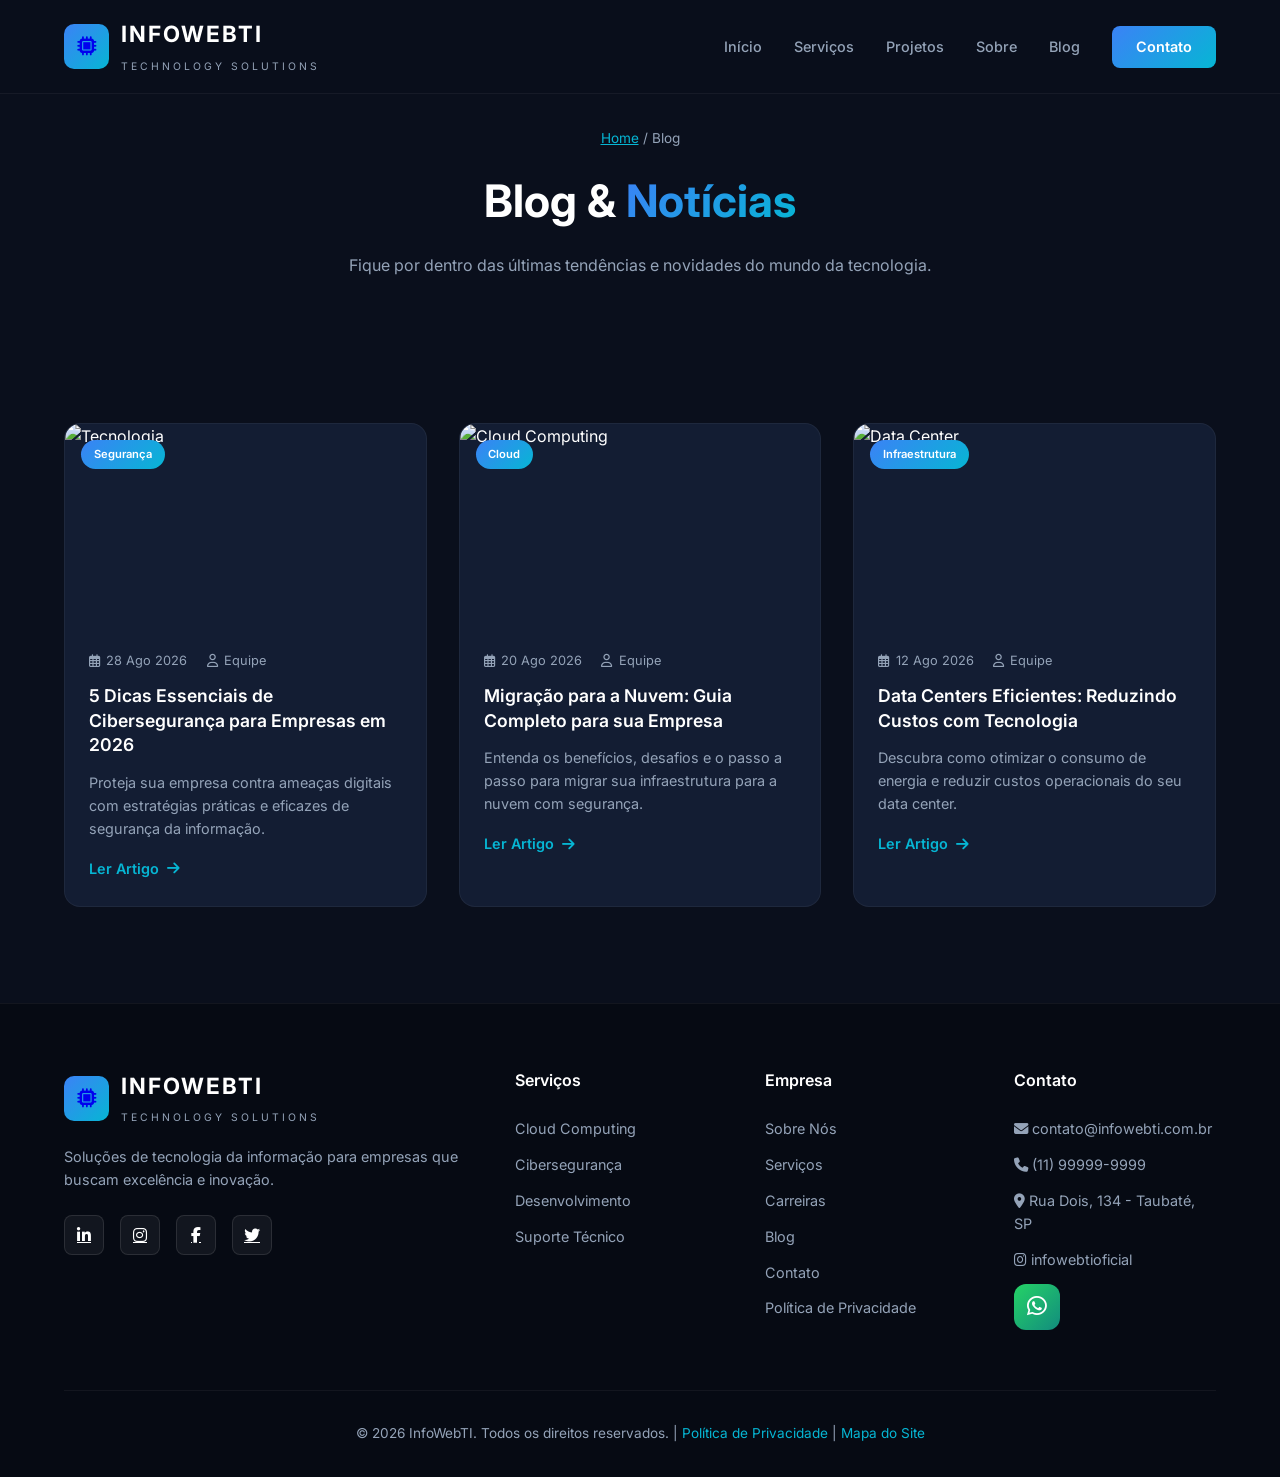
==== commit 4852d27a: "Adiciona botao WhatsApp e link do Instagram na footer e paginas" ====
--- a/infowebtipages/blog.html
+++ b/infowebtipages/blog.html
@@ -141,7 +141,7 @@
                 <p>Soluções de tecnologia da informação para empresas que buscam excelência e inovação.</p>
                 <div class="social-links">
                     <a href="#"><i class="fab fa-linkedin-in"></i></a>
-                    <a href="#"><i class="fab fa-instagram"></i></a>
+                    <a href="https://www.instagram.com/infowebtioficial" target="_blank" aria-label="Instagram"><i class="fab fa-instagram"></i></a>
                     <a href="#"><i class="fab fa-facebook-f"></i></a>
                     <a href="#"><i class="fab fa-twitter"></i></a>
                 </div>
@@ -167,6 +167,8 @@
                 <a href="mailto:contato@infowebti.com.br"><i class="fas fa-envelope"></i> contato@infowebti.com.br</a>
                 <a href="tel:+511999999999"><i class="fas fa-phone"></i> (11) 99999-9999</a>
                 <a href="#"><i class="fas fa-map-marker-alt"></i> Rua Dois, 134 - Taubaté, SP</a>
+                <a href="https://www.instagram.com/infowebtioficial" target="_blank"><i class="fab fa-instagram"></i> infowebtioficial</a>
+                <a href="https://wa.me" target="_blank" class="social-btn whatsapp" aria-label="WhatsApp"><i class="fab fa-whatsapp"></i></a>
             </div>
         </div>
         <div class="footer-bottom">
--- a/infowebtipages/css/style.css
+++ b/infowebtipages/css/style.css
@@ -1635,6 +1635,31 @@
     border-color: var(--accent-blue);
 }
 
+.footer-column .social-btn,
+.social-btn {
+    width: 46px;
+    height: 46px;
+    border-radius: 12px;
+    display: inline-flex;
+    align-items: center;
+    justify-content: center;
+    font-size: 1.4rem;
+    color: var(--text-light);
+    transition: all 0.3s ease;
+}
+
+.footer-column .social-btn.whatsapp,
+.social-btn.whatsapp {
+    background: linear-gradient(135deg, #25d366, #128c7e);
+}
+
+.footer-column .social-btn:hover,
+.social-btn:hover {
+    transform: translateY(-4px);
+    box-shadow: 0 12px 25px rgba(0, 0, 0, 0.4);
+    color: var(--text-light);
+}
+
 .footer-bottom {
     text-align: center;
     padding-top: 2rem;
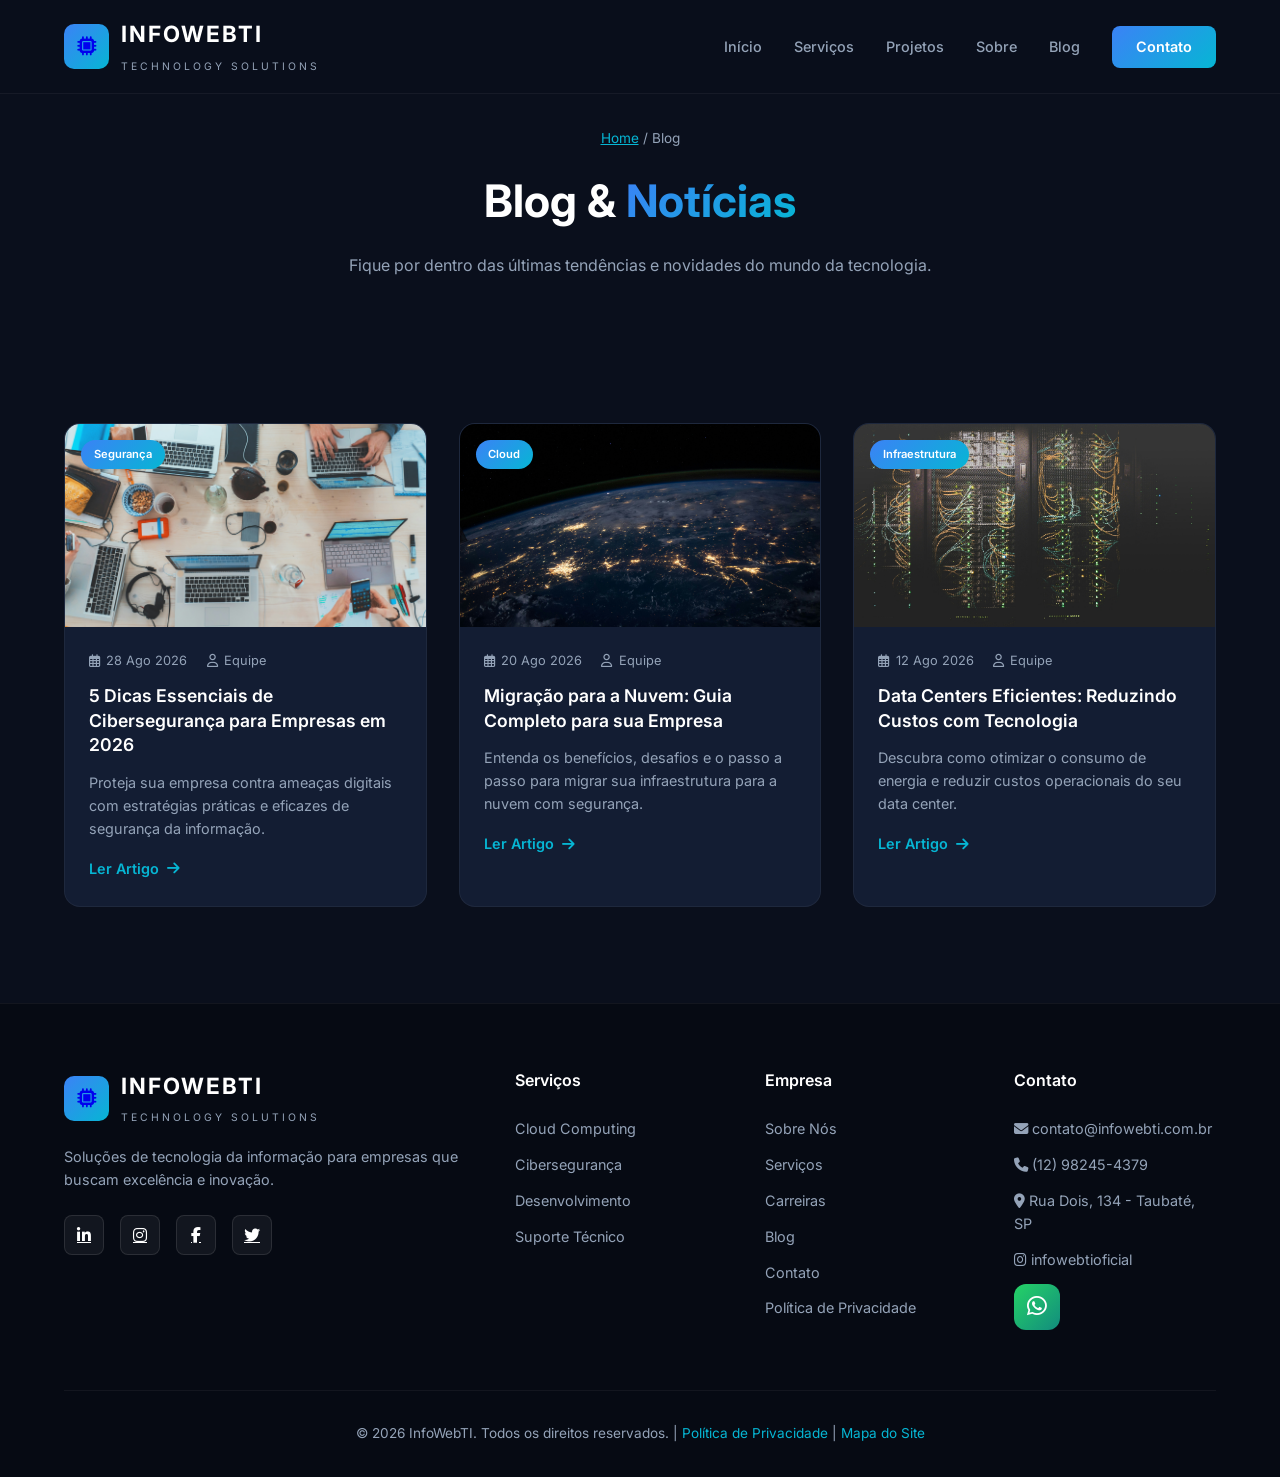
==== commit 9acb66e1: "Publica site novo multipagina com imagens locais e reforco de SEO/Instagram" ====
--- a/infowebtipages/blog.html
+++ b/infowebtipages/blog.html
@@ -9,22 +9,23 @@
     <meta name="robots" content="index, follow" />
     <meta itemprop="name" content="Infowebti, empresa de informática prestando serviços especializados em infraestrutura, suporte, helpdesk, manutenção e desenvolvimento" />
     <meta itemprop="description" content="Infowebti, empresa de informática prestando serviços especializados em infraestrutura, suporte, helpdesk, manutenção e desenvolvimento" />
-    <meta itemprop="image" content="https://www.infowebti.com.br/themes/infowebti/_img/infowebti.jpg" />
+    <meta itemprop="image" content="https://www.infowebti.com.br/img/infowebti.jpg" />
     <meta itemprop="url" content="https://www.infowebti.com.br" />
     <meta property="og:type" content="article" />
     <meta property="og:title" content="Infowebti, empresa de informática prestando serviços especializados em infraestrutura, suporte helpdesk, manutenção e desenvolvimento" />
     <meta property="og:description" content="Infowebti, empresa de informática prestando serviços especializados em infraestrutura, suporte, helpdesk, manutenção e desenvolvimento"/>
-    <meta property="og:image" content="https://www.infowebti.com.br/themes/infowebti/_img/infowebti.jpg" />
+    <meta property="og:image" content="https://www.infowebti.com.br/img/infowebti.jpg" />
     <meta property="og:image:alt" content="Infowebti, empresa de informática prestando serviços especializados em infraestrutura, suporte, helpdesk, manutenção e desenvolvimento" />
     <meta property="og:url" content="https://www.infowebti.com.br/blog.html" />
     <meta property="og:site_name" content="Infowebti Soluções Tecnológicas" />
     <meta property="og:locale" content="pt_BR" />
     <meta property="article:author" content="https://www.facebook.com/infowebti" />
     <meta property="article:publisher" content="https://www.facebook.com/infowebti" />
+    <link rel="me" href="https://www.instagram.com/infowebtioficial" />
     <meta property="twitter:domain" content="https://www.infowebti.com.br" />
     <meta property="twitter:title" content="Infowebti, empresa de informática prestando serviços especializados em infraestrutura, suporte helpdesk, manutenção e desenvolvimento" />
     <meta property="twitter:description" content="Infowebti, empresa de informática prestando serviços especializados em infraestrutura, suporte, helpdesk, manutenção e desenvolvimento" />
-    <meta property="twitter:image" content="https://www.infowebti.com.br/themes/infowebti/_img/infowebti.jpg" />
+    <meta property="twitter:image" content="https://www.infowebti.com.br/img/infowebti.jpg" />
     <meta property="twitter:url" content="https://www.infowebti.com.br/blog.html" />
     <link rel="base" href="https://www.infowebti.com.br" />
     <link rel="canonical" href="https://www.infowebti.com.br/blog.html" />
@@ -79,7 +80,7 @@
         <div class="blog-grid">
             <article class="blog-card animate-on-scroll">
                 <div class="blog-image">
-                    <img src="https://images.unsplash.com/photo-1519389950473-47ba0277781c?w=600" alt="Tecnologia">
+                    <img src="img/tecnologia.jpg" alt="Tecnologia">
                     <span class="blog-tag">Segurança</span>
                 </div>
                 <div class="blog-content">
@@ -95,7 +96,7 @@
 
             <article class="blog-card animate-on-scroll">
                 <div class="blog-image">
-                    <img src="https://images.unsplash.com/photo-1451187580459-43490279c0fa?w=600" alt="Cloud Computing">
+                    <img src="img/cloud.jpg" alt="Cloud Computing">
                     <span class="blog-tag">Cloud</span>
                 </div>
                 <div class="blog-content">
@@ -111,7 +112,7 @@
 
             <article class="blog-card animate-on-scroll">
                 <div class="blog-image">
-                    <img src="https://images.unsplash.com/photo-1558494949-ef010cbdcc31?w=600" alt="Data Center">
+                    <img src="img/datacenter.jpg" alt="Data Center">
                     <span class="blog-tag">Infraestrutura</span>
                 </div>
                 <div class="blog-content">
@@ -141,7 +142,7 @@
                 <p>Soluções de tecnologia da informação para empresas que buscam excelência e inovação.</p>
                 <div class="social-links">
                     <a href="#"><i class="fab fa-linkedin-in"></i></a>
-                    <a href="https://www.instagram.com/infowebtioficial" target="_blank" aria-label="Instagram"><i class="fab fa-instagram"></i></a>
+                    <a href="https://www.instagram.com/infowebtioficial" target="_blank" rel="me" aria-label="Instagram"><i class="fab fa-instagram"></i></a>
                     <a href="#"><i class="fab fa-facebook-f"></i></a>
                     <a href="#"><i class="fab fa-twitter"></i></a>
                 </div>
@@ -165,10 +166,10 @@
             <div class="footer-column">
                 <h4>Contato</h4>
                 <a href="mailto:contato@infowebti.com.br"><i class="fas fa-envelope"></i> contato@infowebti.com.br</a>
-                <a href="tel:+511999999999"><i class="fas fa-phone"></i> (11) 99999-9999</a>
+                <a href="tel:+5512982454379"><i class="fas fa-phone"></i> (12) 98245-4379</a>
                 <a href="#"><i class="fas fa-map-marker-alt"></i> Rua Dois, 134 - Taubaté, SP</a>
-                <a href="https://www.instagram.com/infowebtioficial" target="_blank"><i class="fab fa-instagram"></i> infowebtioficial</a>
-                <a href="https://wa.me" target="_blank" class="social-btn whatsapp" aria-label="WhatsApp"><i class="fab fa-whatsapp"></i></a>
+                <a href="https://www.instagram.com/infowebtioficial" target="_blank" rel="me"><i class="fab fa-instagram"></i> infowebtioficial</a>
+                <a href="https://wa.me/5512982454379" target="_blank" class="social-btn whatsapp" aria-label="WhatsApp"><i class="fab fa-whatsapp"></i></a>
             </div>
         </div>
         <div class="footer-bottom">
--- a/infowebtipages/css/style.css
+++ b/infowebtipages/css/style.css
@@ -902,6 +902,101 @@
     }
 }
 
+/* Depoimentos Section */
+.depoimentos {
+    padding: 6rem 5%;
+    background: var(--primary-dark);
+}
+
+.depoimentos-grid {
+    display: grid;
+    grid-template-columns: repeat(3, 1fr);
+    gap: 2rem;
+    max-width: 1200px;
+    margin: 0 auto;
+}
+
+.depoimento-card {
+    background: var(--card-bg);
+    border: 1px solid rgba(255, 255, 255, 0.05);
+    border-radius: 16px;
+    padding: 2.5rem 2rem;
+    text-align: center;
+    transition: transform 0.4s ease, box-shadow 0.4s ease, border-color 0.4s ease;
+}
+
+/* Movimento das laterais para o centro ao rolar (entrada e saída) */
+.depoimento-card.slide-left {
+    opacity: 0;
+    transform: translateX(-120px);
+    transition: opacity 0.7s ease, transform 0.7s ease, box-shadow 0.4s ease, border-color 0.4s ease;
+}
+
+.depoimento-card.slide-center {
+    opacity: 0;
+    transform: translateY(80px);
+    transition: opacity 0.7s ease, transform 0.7s ease, box-shadow 0.4s ease, border-color 0.4s ease;
+}
+
+.depoimento-card.slide-right {
+    opacity: 0;
+    transform: translateX(120px);
+    transition: opacity 0.7s ease, transform 0.7s ease, box-shadow 0.4s ease, border-color 0.4s ease;
+}
+
+.depoimento-card.visible {
+    opacity: 1;
+    transform: translate(0, 0);
+}
+
+.depoimento-card:hover {
+    transform: translateY(-10px);
+    border-color: rgba(59, 130, 246, 0.3);
+    box-shadow: 0 20px 40px rgba(0, 0, 0, 0.3), 0 0 30px rgba(6, 182, 212, 0.15);
+}
+
+.depoimento-icon {
+    width: 68px;
+    height: 68px;
+    margin: 0 auto 1.2rem;
+    background: linear-gradient(135deg, var(--accent-blue), var(--accent-cyan));
+    border-radius: 18px;
+    display: flex;
+    align-items: center;
+    justify-content: center;
+    font-size: 1.8rem;
+    color: var(--text-light);
+}
+
+.depoimento-card h3 {
+    font-size: 2.2rem;
+    font-weight: 700;
+    background: linear-gradient(135deg, var(--accent-blue), var(--accent-cyan));
+    -webkit-background-clip: text;
+    -webkit-text-fill-color: transparent;
+    background-clip: text;
+    margin-bottom: 0.3rem;
+}
+
+.depoimento-card p {
+    font-size: 1rem;
+    font-weight: 600;
+    color: var(--text-light);
+    margin-bottom: 0.8rem;
+}
+
+.depoimento-card span {
+    color: var(--text-gray);
+    font-size: 0.9rem;
+    line-height: 1.6;
+}
+
+@media (max-width: 768px) {
+    .depoimentos-grid {
+        grid-template-columns: 1fr;
+    }
+}
+
 /* Projects Section */
 .projects {
     padding: 6rem 5%;
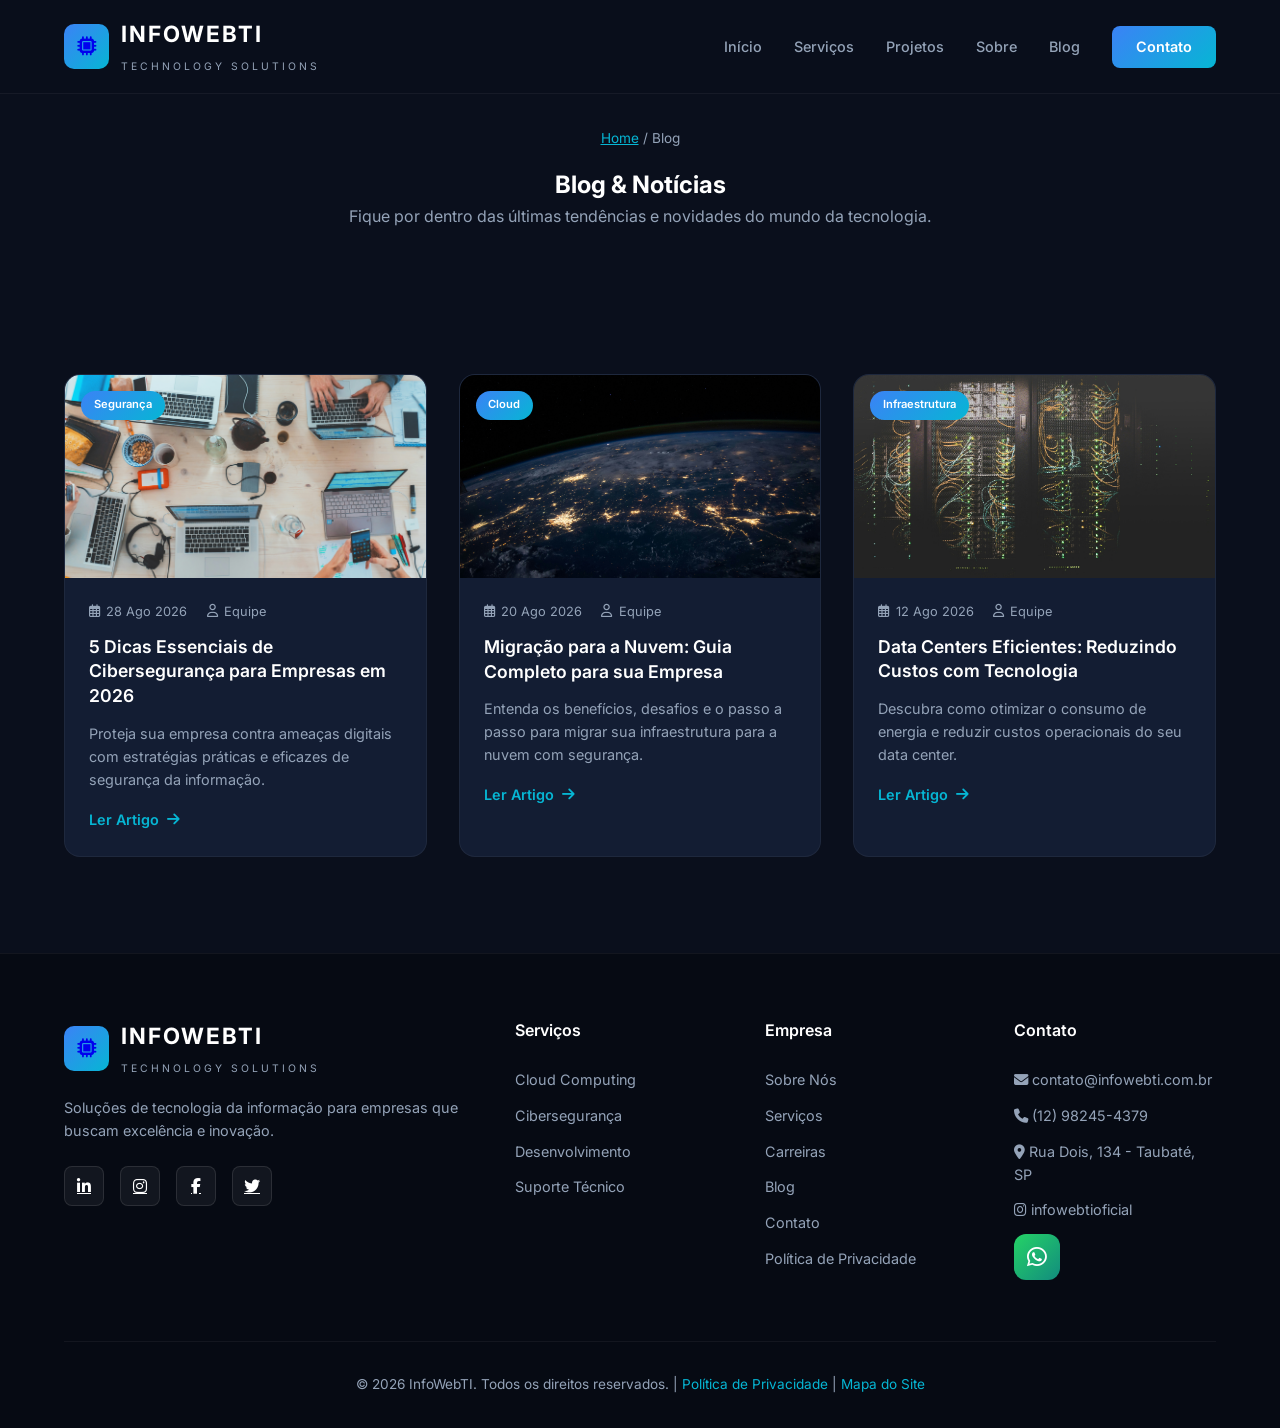
==== commit ba4a3624: "Atualizando meu projeto" ====
--- a/infowebtipages/blog.html
+++ b/infowebtipages/blog.html
@@ -19,9 +19,10 @@
     <meta property="og:url" content="https://www.infowebti.com.br/blog.html" />
     <meta property="og:site_name" content="Infowebti Soluções Tecnológicas" />
     <meta property="og:locale" content="pt_BR" />
-    <meta property="article:author" content="https://www.facebook.com/infowebti" />
-    <meta property="article:publisher" content="https://www.facebook.com/infowebti" />
+    <meta property="article:author" content="https://www.facebook.com/profile.php?id=100083200977364" />
+    <meta property="article:publisher" content="https://www.facebook.com/profile.php?id=100083200977364" />
     <link rel="me" href="https://www.instagram.com/infowebtioficial" />
+    <link rel="me" href="https://www.facebook.com/profile.php?id=100083200977364" />
     <meta property="twitter:domain" content="https://www.infowebti.com.br" />
     <meta property="twitter:title" content="Infowebti, empresa de informática prestando serviços especializados em infraestrutura, suporte helpdesk, manutenção e desenvolvimento" />
     <meta property="twitter:description" content="Infowebti, empresa de informática prestando serviços especializados em infraestrutura, suporte, helpdesk, manutenção e desenvolvimento" />
@@ -71,7 +72,7 @@
     <!-- Page Hero -->
     <section class="page-hero">
         <div class="breadcrumb"><a href="index.html">Home</a> / Blog</div>
-        <h1>Blog & <span>Notícias</span></h1>
+        <h2>Blog & <span>Notícias</span></h2>
         <p>Fique por dentro das últimas tendências e novidades do mundo da tecnologia.</p>
     </section>
 
@@ -178,5 +179,15 @@
     </footer>
 
     <script src="js/script.js?v=1.2"></script>
+    <div vw class="enabled">
+        <div vw-access-button class="active"></div>
+        <div vw-plugin-wrapper>
+            <div class="vw-plugin-top-wrapper"></div>
+        </div>
+    </div>
+    <script src="https://vlibras.gov.br/app/vlibras-plugin.js"></script>
+    <script>
+        new window.VLibras.Widget('https://vlibras.gov.br/app');
+    </script>
 </body>
 </html>
--- a/infowebtipages/css/style.css
+++ b/infowebtipages/css/style.css
@@ -997,6 +997,104 @@
     }
 }
 
+/* Economia de Custos de TI Section */
+.economia {
+    padding: 6rem 5%;
+    background: linear-gradient(180deg, #0d1321 0%, var(--primary-dark) 100%);
+    border-top: 1px solid rgba(255, 255, 255, 0.05);
+}
+
+.economia .section-kick {
+    display: inline-flex;
+    align-items: center;
+    gap: 0.6rem;
+    padding: 0.4rem 1rem;
+    background: linear-gradient(135deg, var(--accent-blue), var(--accent-cyan));
+    border-radius: 50px;
+    font-size: 0.8rem;
+    font-weight: 600;
+    text-transform: uppercase;
+    letter-spacing: 1px;
+    margin-bottom: 1.2rem;
+}
+
+.economia .section-header h2 {
+    max-width: 700px;
+    margin: 0 auto 1rem;
+}
+
+.economia-box {
+    display: grid;
+    grid-template-columns: 1.2fr 1fr;
+    gap: 3.5rem;
+    align-items: center;
+    max-width: 1100px;
+    margin: 0 auto;
+}
+
+.economia-tese p {
+    color: var(--text-gray);
+    font-size: 1.05rem;
+    line-height: 1.7;
+}
+
+.economia-tese .economia-gt {
+    color: var(--text-light);
+    font-size: 1.15rem;
+    font-weight: 500;
+    margin-bottom: 1.2rem;
+}
+
+.economia-tese .economia-gc {
+    margin-bottom: 2rem;
+}
+
+.economia-list {
+    list-style: none;
+    display: flex;
+    flex-direction: column;
+    gap: 1.2rem;
+}
+
+.economia-list li {
+    display: flex;
+    align-items: center;
+    gap: 0.9rem;
+    background: var(--card-bg);
+    border: 1px solid rgba(255, 255, 255, 0.05);
+    border-radius: 14px;
+    padding: 1.1rem 1.2rem;
+    color: var(--text-light);
+    font-size: 0.98rem;
+    line-height: 1.5;
+    transition: border-color 0.3s ease, transform 0.3s ease;
+}
+
+.economia-list li:hover {
+    border-color: rgba(59, 130, 246, 0.35);
+    transform: translateX(6px);
+}
+
+.economia-check {
+    flex-shrink: 0;
+    width: 34px;
+    height: 34px;
+    border-radius: 50%;
+    background: linear-gradient(135deg, var(--accent-blue), var(--accent-cyan));
+    display: flex;
+    align-items: center;
+    justify-content: center;
+    font-size: 1rem;
+    color: var(--text-light);
+}
+
+@media (max-width: 900px) {
+    .economia-box {
+        grid-template-columns: 1fr;
+        gap: 2.5rem;
+    }
+}
+
 /* Projects Section */
 .projects {
     padding: 6rem 5%;
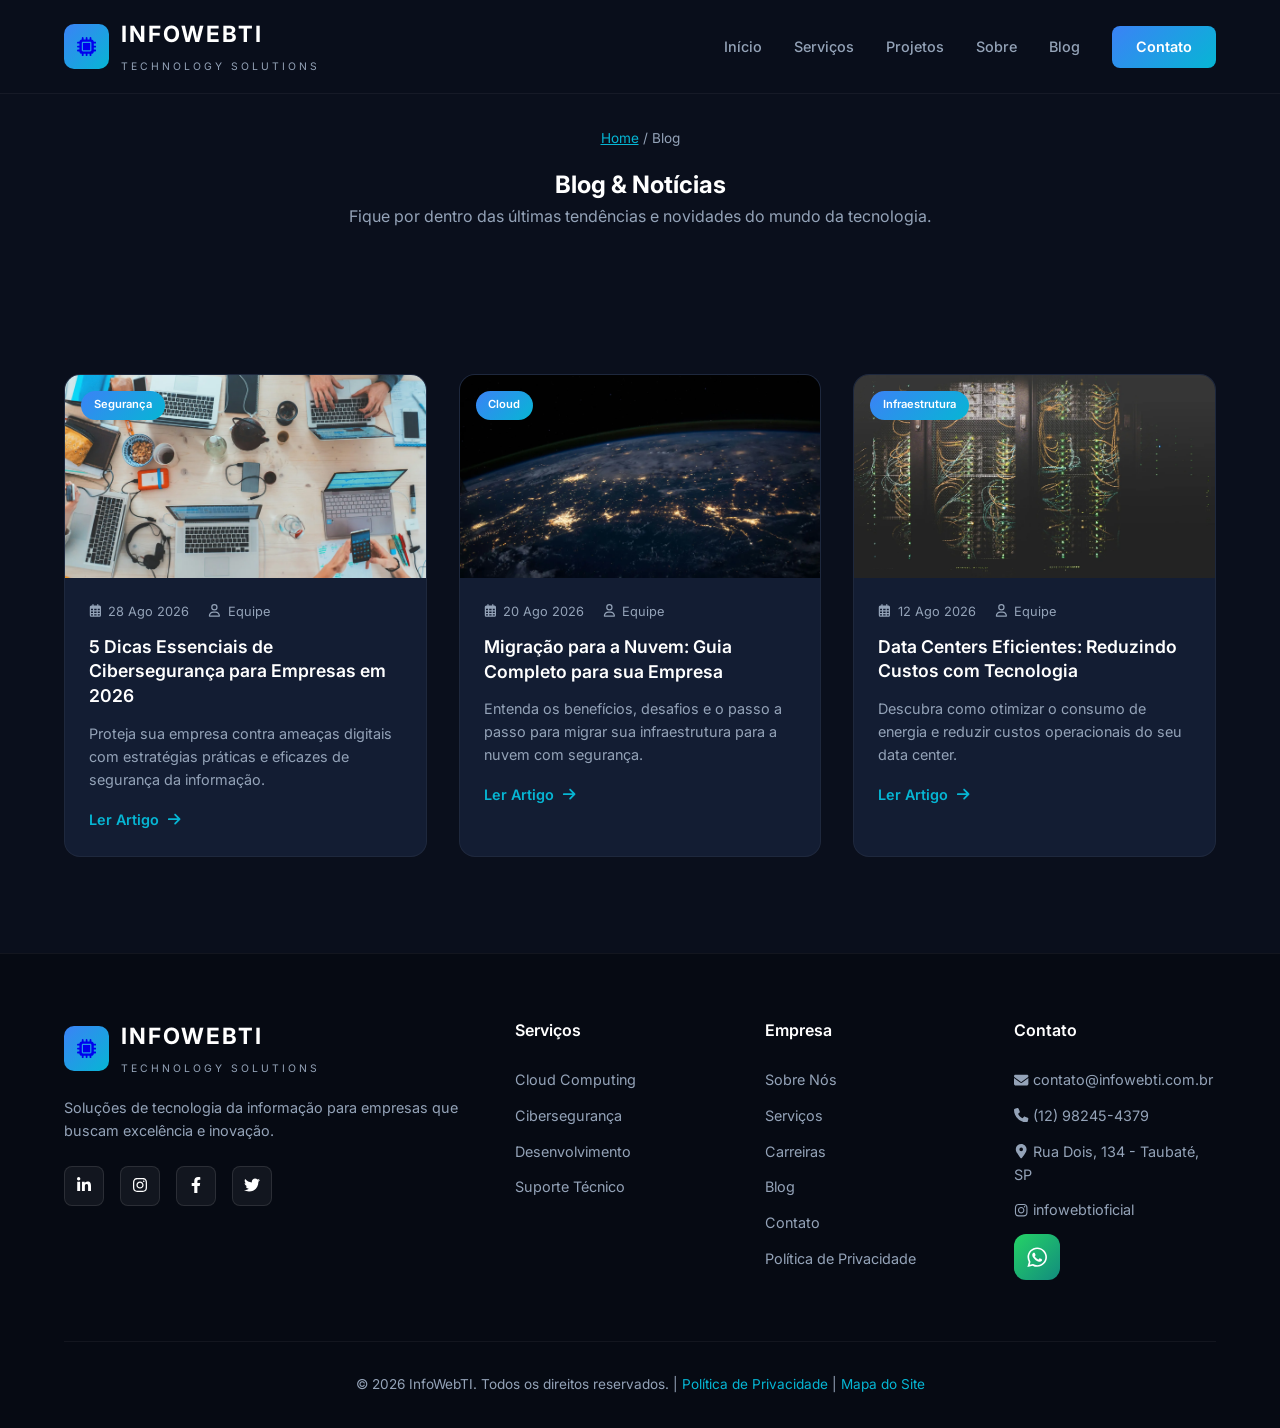
==== commit 94e47a14: "perf: otimiza imagens WebP, cache/gzip (.htaccess) e lazyload; publicada no ar" ====
--- a/infowebtipages/blog.html
+++ b/infowebtipages/blog.html
@@ -1,4 +1,4 @@
-<!DOCTYPE html>
+﻿<!DOCTYPE html>
 <html lang="pt-BR">
 <head>
     <meta charset="UTF-8">
@@ -36,7 +36,17 @@
     <!-- ===== FIM DAS TAGS SEO ===== -->
     <title>Blog & Notícias | InfoWebTI</title>
     <link href="https://fonts.googleapis.com/css2?family=Inter:wght@300;400;500;600;700;800&display=swap" rel="stylesheet">
-    <link rel="stylesheet" href="https://cdnjs.cloudflare.com/ajax/libs/font-awesome/6.4.0/css/all.min.css">
+    <style>
+    .fas, .far, .fab { font-style: normal; }
+    .fas svg, .far svg, .fab svg { vertical-align: -0.125em; display: inline-block; }
+    .band-stat h3 i svg { fill: var(--accent-cyan); }
+    .depoimento-icon i { display: flex; align-items: center; justify-content: center; }
+    .depoimento-icon svg { width: 1.25em; height: 1.25em; }
+    .depoimento-icon i.fa-project-diagram svg { width: 1.15em; height: 1.15em; }
+    .depoimento-icon i.fa-calendar-check svg { width: 1em; height: 1em; }
+    .footer-column a i svg { vertical-align: -0.15em; }
+    .footer-column a .fa-phone svg { width: 1em; height: 1em; vertical-align: -0.12em; }
+  </style>
     <link rel="stylesheet" href="css/style.css?v=1.2">
         <link rel="icon" type="image/png" sizes="32x32" href="img/favicon-32x32.png">
     <link rel="icon" type="image/png" sizes="16x16" href="img/favicon-16x16.png">
@@ -48,7 +58,7 @@
     <!-- Header -->
     <header id="header">
         <a href="index.html" class="logo">
-            <div class="logo-icon"><i class="fas fa-microchip"></i></div>
+            <div class="logo-icon"><i class="fas fa-microchip"><svg xmlns="http://www.w3.org/2000/svg" viewBox="0 0 512 512" width="1em" height="1em" fill="currentColor" aria-hidden="true" focusable="false"><path d="M176 24c0-13.3-10.7-24-24-24s-24 10.7-24 24V64c-35.3 0-64 28.7-64 64H24c-13.3 0-24 10.7-24 24s10.7 24 24 24H64v56H24c-13.3 0-24 10.7-24 24s10.7 24 24 24H64v56H24c-13.3 0-24 10.7-24 24s10.7 24 24 24H64c0 35.3 28.7 64 64 64v40c0 13.3 10.7 24 24 24s24-10.7 24-24V448h56v40c0 13.3 10.7 24 24 24s24-10.7 24-24V448h56v40c0 13.3 10.7 24 24 24s24-10.7 24-24V448c35.3 0 64-28.7 64-64h40c13.3 0 24-10.7 24-24s-10.7-24-24-24H448V280h40c13.3 0 24-10.7 24-24s-10.7-24-24-24H448V176h40c13.3 0 24-10.7 24-24s-10.7-24-24-24H448c0-35.3-28.7-64-64-64V24c0-13.3-10.7-24-24-24s-24 10.7-24 24V64H280V24c0-13.3-10.7-24-24-24s-24 10.7-24 24V64H176V24zM160 128H352c17.7 0 32 14.3 32 32V352c0 17.7-14.3 32-32 32H160c-17.7 0-32-14.3-32-32V160c0-17.7 14.3-32 32-32zm192 32H160V352H352V160z"/></svg></i></div>
             <div class="logo-text">
                 <h1>INFOWEBTI</h1>
                 <span>Technology Solutions</span>
@@ -81,49 +91,58 @@
         <div class="blog-grid">
             <article class="blog-card animate-on-scroll">
                 <div class="blog-image">
-                    <img src="img/tecnologia.jpg" alt="Tecnologia">
+                    <picture>
+                        <source type="image/webp" srcset="img/tecnologia.webp">
+                        <img src="img/tecnologia.jpg" alt="tecnologia" loading="lazy" decoding="async">
+                    </picture>
                     <span class="blog-tag">Segurança</span>
                 </div>
                 <div class="blog-content">
                     <div class="blog-meta">
-                        <span><i class="far fa-calendar-alt"></i> 28 Ago 2026</span>
-                        <span><i class="far fa-user"></i> Equipe</span>
+                        <span><i class="far fa-calendar-alt"><svg xmlns="http://www.w3.org/2000/svg" viewBox="0 0 448 512" width="1em" height="1em" fill="currentColor" aria-hidden="true" focusable="false"><path d="M152 24c0-13.3-10.7-24-24-24s-24 10.7-24 24V64H64C28.7 64 0 92.7 0 128v16 48V448c0 35.3 28.7 64 64 64H384c35.3 0 64-28.7 64-64V192 144 128c0-35.3-28.7-64-64-64H344V24c0-13.3-10.7-24-24-24s-24 10.7-24 24V64H152V24zM48 192h80v56H48V192zm0 104h80v64H48V296zm128 0h96v64H176V296zm144 0h80v64H320V296zm80-48H320V192h80v56zm0 160v40c0 8.8-7.2 16-16 16H320V408h80zm-128 0v56H176V408h96zm-144 0v56H64c-8.8 0-16-7.2-16-16V408h80zM272 248H176V192h96v56z"/></svg></i> 28 Ago 2026</span>
+                        <span><i class="far fa-user"><svg xmlns="http://www.w3.org/2000/svg" viewBox="0 0 448 512" width="1em" height="1em" fill="currentColor" aria-hidden="true" focusable="false"><path d="M304 128a80 80 0 1 0 -160 0 80 80 0 1 0 160 0zM96 128a128 128 0 1 1 256 0A128 128 0 1 1 96 128zM49.3 464H398.7c-8.9-63.3-63.3-112-129-112H178.3c-65.7 0-120.1 48.7-129 112zM0 482.3C0 383.8 79.8 304 178.3 304h91.4C368.2 304 448 383.8 448 482.3c0 16.4-13.3 29.7-29.7 29.7H29.7C13.3 512 0 498.7 0 482.3z"/></svg></i> Equipe</span>
                     </div>
                     <h3>5 Dicas Essenciais de Cibersegurança para Empresas em 2026</h3>
                     <p>Proteja sua empresa contra ameaças digitais com estratégias práticas e eficazes de segurança da informação.</p>
-                    <a href="blog/artigo-ciberseguranca.html" class="blog-link">Ler Artigo <i class="fas fa-arrow-right"></i></a>
+                    <a href="blog/artigo-ciberseguranca.html" class="blog-link">Ler Artigo <i class="fas fa-arrow-right"><svg xmlns="http://www.w3.org/2000/svg" viewBox="0 0 448 512" width="1em" height="1em" fill="currentColor" aria-hidden="true" focusable="false"><path d="M438.6 278.6c12.5-12.5 12.5-32.8 0-45.3l-160-160c-12.5-12.5-32.8-12.5-45.3 0s-12.5 32.8 0 45.3L338.8 224 32 224c-17.7 0-32 14.3-32 32s14.3 32 32 32l306.7 0L233.4 393.4c-12.5 12.5-12.5 32.8 0 45.3s32.8 12.5 45.3 0l160-160z"/></svg></i></a>
                 </div>
             </article>
 
             <article class="blog-card animate-on-scroll">
                 <div class="blog-image">
-                    <img src="img/cloud.jpg" alt="Cloud Computing">
+                    <picture>
+                        <source type="image/webp" srcset="img/cloud.webp">
+                        <img src="img/cloud.jpg" alt="cloud" loading="lazy" decoding="async">
+                    </picture>
                     <span class="blog-tag">Cloud</span>
                 </div>
                 <div class="blog-content">
                     <div class="blog-meta">
-                        <span><i class="far fa-calendar-alt"></i> 20 Ago 2026</span>
-                        <span><i class="far fa-user"></i> Equipe</span>
+                        <span><i class="far fa-calendar-alt"><svg xmlns="http://www.w3.org/2000/svg" viewBox="0 0 448 512" width="1em" height="1em" fill="currentColor" aria-hidden="true" focusable="false"><path d="M152 24c0-13.3-10.7-24-24-24s-24 10.7-24 24V64H64C28.7 64 0 92.7 0 128v16 48V448c0 35.3 28.7 64 64 64H384c35.3 0 64-28.7 64-64V192 144 128c0-35.3-28.7-64-64-64H344V24c0-13.3-10.7-24-24-24s-24 10.7-24 24V64H152V24zM48 192h80v56H48V192zm0 104h80v64H48V296zm128 0h96v64H176V296zm144 0h80v64H320V296zm80-48H320V192h80v56zm0 160v40c0 8.8-7.2 16-16 16H320V408h80zm-128 0v56H176V408h96zm-144 0v56H64c-8.8 0-16-7.2-16-16V408h80zM272 248H176V192h96v56z"/></svg></i> 20 Ago 2026</span>
+                        <span><i class="far fa-user"><svg xmlns="http://www.w3.org/2000/svg" viewBox="0 0 448 512" width="1em" height="1em" fill="currentColor" aria-hidden="true" focusable="false"><path d="M304 128a80 80 0 1 0 -160 0 80 80 0 1 0 160 0zM96 128a128 128 0 1 1 256 0A128 128 0 1 1 96 128zM49.3 464H398.7c-8.9-63.3-63.3-112-129-112H178.3c-65.7 0-120.1 48.7-129 112zM0 482.3C0 383.8 79.8 304 178.3 304h91.4C368.2 304 448 383.8 448 482.3c0 16.4-13.3 29.7-29.7 29.7H29.7C13.3 512 0 498.7 0 482.3z"/></svg></i> Equipe</span>
                     </div>
                     <h3>Migração para a Nuvem: Guia Completo para sua Empresa</h3>
                     <p>Entenda os benefícios, desafios e o passo a passo para migrar sua infraestrutura para a nuvem com segurança.</p>
-                    <a href="blog/artigo-migracao-nuvem.html" class="blog-link">Ler Artigo <i class="fas fa-arrow-right"></i></a>
+                    <a href="blog/artigo-migracao-nuvem.html" class="blog-link">Ler Artigo <i class="fas fa-arrow-right"><svg xmlns="http://www.w3.org/2000/svg" viewBox="0 0 448 512" width="1em" height="1em" fill="currentColor" aria-hidden="true" focusable="false"><path d="M438.6 278.6c12.5-12.5 12.5-32.8 0-45.3l-160-160c-12.5-12.5-32.8-12.5-45.3 0s-12.5 32.8 0 45.3L338.8 224 32 224c-17.7 0-32 14.3-32 32s14.3 32 32 32l306.7 0L233.4 393.4c-12.5 12.5-12.5 32.8 0 45.3s32.8 12.5 45.3 0l160-160z"/></svg></i></a>
                 </div>
             </article>
 
             <article class="blog-card animate-on-scroll">
                 <div class="blog-image">
-                    <img src="img/datacenter.jpg" alt="Data Center">
+                    <picture>
+                        <source type="image/webp" srcset="img/datacenter.webp">
+                        <img src="img/datacenter.jpg" alt="datacenter" loading="lazy" decoding="async">
+                    </picture>
                     <span class="blog-tag">Infraestrutura</span>
                 </div>
                 <div class="blog-content">
                     <div class="blog-meta">
-                        <span><i class="far fa-calendar-alt"></i> 12 Ago 2026</span>
-                        <span><i class="far fa-user"></i> Equipe</span>
+                        <span><i class="far fa-calendar-alt"><svg xmlns="http://www.w3.org/2000/svg" viewBox="0 0 448 512" width="1em" height="1em" fill="currentColor" aria-hidden="true" focusable="false"><path d="M152 24c0-13.3-10.7-24-24-24s-24 10.7-24 24V64H64C28.7 64 0 92.7 0 128v16 48V448c0 35.3 28.7 64 64 64H384c35.3 0 64-28.7 64-64V192 144 128c0-35.3-28.7-64-64-64H344V24c0-13.3-10.7-24-24-24s-24 10.7-24 24V64H152V24zM48 192h80v56H48V192zm0 104h80v64H48V296zm128 0h96v64H176V296zm144 0h80v64H320V296zm80-48H320V192h80v56zm0 160v40c0 8.8-7.2 16-16 16H320V408h80zm-128 0v56H176V408h96zm-144 0v56H64c-8.8 0-16-7.2-16-16V408h80zM272 248H176V192h96v56z"/></svg></i> 12 Ago 2026</span>
+                        <span><i class="far fa-user"><svg xmlns="http://www.w3.org/2000/svg" viewBox="0 0 448 512" width="1em" height="1em" fill="currentColor" aria-hidden="true" focusable="false"><path d="M304 128a80 80 0 1 0 -160 0 80 80 0 1 0 160 0zM96 128a128 128 0 1 1 256 0A128 128 0 1 1 96 128zM49.3 464H398.7c-8.9-63.3-63.3-112-129-112H178.3c-65.7 0-120.1 48.7-129 112zM0 482.3C0 383.8 79.8 304 178.3 304h91.4C368.2 304 448 383.8 448 482.3c0 16.4-13.3 29.7-29.7 29.7H29.7C13.3 512 0 498.7 0 482.3z"/></svg></i> Equipe</span>
                     </div>
                     <h3>Data Centers Eficientes: Reduzindo Custos com Tecnologia</h3>
                     <p>Descubra como otimizar o consumo de energia e reduzir custos operacionais do seu data center.</p>
-                    <a href="blog/artigo-data-centers.html" class="blog-link">Ler Artigo <i class="fas fa-arrow-right"></i></a>
+                    <a href="blog/artigo-data-centers.html" class="blog-link">Ler Artigo <i class="fas fa-arrow-right"><svg xmlns="http://www.w3.org/2000/svg" viewBox="0 0 448 512" width="1em" height="1em" fill="currentColor" aria-hidden="true" focusable="false"><path d="M438.6 278.6c12.5-12.5 12.5-32.8 0-45.3l-160-160c-12.5-12.5-32.8-12.5-45.3 0s-12.5 32.8 0 45.3L338.8 224 32 224c-17.7 0-32 14.3-32 32s14.3 32 32 32l306.7 0L233.4 393.4c-12.5 12.5-12.5 32.8 0 45.3s32.8 12.5 45.3 0l160-160z"/></svg></i></a>
                 </div>
             </article>
         </div>
@@ -134,7 +153,7 @@
         <div class="footer-content">
             <div class="footer-brand">
                 <a href="index.html" class="logo">
-                    <div class="logo-icon"><i class="fas fa-microchip"></i></div>
+                    <div class="logo-icon"><i class="fas fa-microchip"><svg xmlns="http://www.w3.org/2000/svg" viewBox="0 0 512 512" width="1em" height="1em" fill="currentColor" aria-hidden="true" focusable="false"><path d="M176 24c0-13.3-10.7-24-24-24s-24 10.7-24 24V64c-35.3 0-64 28.7-64 64H24c-13.3 0-24 10.7-24 24s10.7 24 24 24H64v56H24c-13.3 0-24 10.7-24 24s10.7 24 24 24H64v56H24c-13.3 0-24 10.7-24 24s10.7 24 24 24H64c0 35.3 28.7 64 64 64v40c0 13.3 10.7 24 24 24s24-10.7 24-24V448h56v40c0 13.3 10.7 24 24 24s24-10.7 24-24V448h56v40c0 13.3 10.7 24 24 24s24-10.7 24-24V448c35.3 0 64-28.7 64-64h40c13.3 0 24-10.7 24-24s-10.7-24-24-24H448V280h40c13.3 0 24-10.7 24-24s-10.7-24-24-24H448V176h40c13.3 0 24-10.7 24-24s-10.7-24-24-24H448c0-35.3-28.7-64-64-64V24c0-13.3-10.7-24-24-24s-24 10.7-24 24V64H280V24c0-13.3-10.7-24-24-24s-24 10.7-24 24V64H176V24zM160 128H352c17.7 0 32 14.3 32 32V352c0 17.7-14.3 32-32 32H160c-17.7 0-32-14.3-32-32V160c0-17.7 14.3-32 32-32zm192 32H160V352H352V160z"/></svg></i></div>
                     <div class="logo-text">
                         <h1>INFOWEBTI</h1>
                         <span>Technology Solutions</span>
@@ -142,10 +161,10 @@
                 </a>
                 <p>Soluções de tecnologia da informação para empresas que buscam excelência e inovação.</p>
                 <div class="social-links">
-                    <a href="#"><i class="fab fa-linkedin-in"></i></a>
-                    <a href="https://www.instagram.com/infowebtioficial" target="_blank" rel="me" aria-label="Instagram"><i class="fab fa-instagram"></i></a>
-                    <a href="#"><i class="fab fa-facebook-f"></i></a>
-                    <a href="#"><i class="fab fa-twitter"></i></a>
+                    <a href="#"><i class="fab fa-linkedin-in"><svg xmlns="http://www.w3.org/2000/svg" viewBox="0 0 448 512" width="1em" height="1em" fill="currentColor" aria-hidden="true" focusable="false"><path d="M100.28 448H7.4V148.9h92.88zM53.79 108.1C24.09 108.1 0 83.5 0 53.8a53.79 53.79 0 0 1 107.58 0c0 29.7-24.1 54.3-53.79 54.3zM447.9 448h-92.68V302.4c0-34.7-.7-79.2-48.29-79.2-48.29 0-55.69 37.7-55.69 76.7V448h-92.78V148.9h89.08v40.8h1.3c12.4-23.5 42.69-48.3 87.88-48.3 94 0 111.28 61.9 111.28 142.3V448z"/></svg></i></a>
+                    <a href="https://www.instagram.com/infowebtioficial" target="_blank" rel="me" aria-label="Instagram"><i class="fab fa-instagram"><svg xmlns="http://www.w3.org/2000/svg" viewBox="0 0 448 512" width="1em" height="1em" fill="currentColor" aria-hidden="true" focusable="false"><path d="M224.1 141c-63.6 0-114.9 51.3-114.9 114.9s51.3 114.9 114.9 114.9S339 319.5 339 255.9 287.7 141 224.1 141zm0 189.6c-41.1 0-74.7-33.5-74.7-74.7s33.5-74.7 74.7-74.7 74.7 33.5 74.7 74.7-33.6 74.7-74.7 74.7zm146.4-194.3c0 14.9-12 26.8-26.8 26.8-14.9 0-26.8-12-26.8-26.8s12-26.8 26.8-26.8 26.8 12 26.8 26.8zm76.1 27.2c-1.7-35.9-9.9-67.7-36.2-93.9-26.2-26.2-58-34.4-93.9-36.2-37-2.1-147.9-2.1-184.9 0-35.8 1.7-67.6 9.9-93.9 36.1s-34.4 58-36.2 93.9c-2.1 37-2.1 147.9 0 184.9 1.7 35.9 9.9 67.7 36.2 93.9s58 34.4 93.9 36.2c37 2.1 147.9 2.1 184.9 0 35.9-1.7 67.7-9.9 93.9-36.2 26.2-26.2 34.4-58 36.2-93.9 2.1-37 2.1-147.8 0-184.8zM398.8 388c-7.8 19.6-22.9 34.7-42.6 42.6-29.5 11.7-99.5 9-132.1 9s-102.7 2.6-132.1-9c-19.6-7.8-34.7-22.9-42.6-42.6-11.7-29.5-9-99.5-9-132.1s-2.6-102.7 9-132.1c7.8-19.6 22.9-34.7 42.6-42.6 29.5-11.7 99.5-9 132.1-9s102.7-2.6 132.1 9c19.6 7.8 34.7 22.9 42.6 42.6 11.7 29.5 9 99.5 9 132.1s2.7 102.7-9 132.1z"/></svg></i></a>
+                    <a href="#"><i class="fab fa-facebook-f"><svg xmlns="http://www.w3.org/2000/svg" viewBox="0 0 320 512" width="1em" height="1em" fill="currentColor" aria-hidden="true" focusable="false"><path d="M279.14 288l14.22-92.66h-88.91v-60.13c0-25.35 12.42-50.06 52.24-50.06h40.42V6.26S260.43 0 225.36 0c-73.22 0-121.08 44.38-121.08 124.72v70.62H22.89V288h81.39v224h100.17V288z"/></svg></i></a>
+                    <a href="#"><i class="fab fa-twitter"><svg xmlns="http://www.w3.org/2000/svg" viewBox="0 0 512 512" width="1em" height="1em" fill="currentColor" aria-hidden="true" focusable="false"><path d="M459.37 151.716c.325 4.548.325 9.097.325 13.645 0 138.72-105.583 298.558-298.558 298.558-59.452 0-114.68-17.219-161.137-47.106 8.447.974 16.568 1.299 25.34 1.299 49.055 0 94.213-16.568 130.274-44.832-46.132-.975-84.792-31.188-98.112-72.772 6.498.974 12.995 1.624 19.818 1.624 9.421 0 18.843-1.3 27.614-3.573-48.081-9.747-84.143-51.98-84.143-102.985v-1.299c13.969 7.797 30.214 12.67 47.431 13.319-28.264-18.843-46.781-51.005-46.781-87.391 0-19.492 5.197-37.36 14.294-52.954 51.655 63.675 129.3 105.258 216.365 109.807-1.624-7.797-2.599-15.918-2.599-24.04 0-57.828 46.782-104.934 104.934-104.934 30.213 0 57.502 12.67 76.67 33.137 23.715-4.548 46.456-13.32 66.599-25.34-7.798 24.366-24.366 44.833-46.132 57.827 21.117-2.273 41.584-8.122 60.426-16.243-14.292 20.791-32.161 39.308-52.628 54.253z"/></svg></i></a>
                 </div>
             </div>
             <div class="footer-column">
@@ -166,11 +185,11 @@
             </div>
             <div class="footer-column">
                 <h4>Contato</h4>
-                <a href="mailto:contato@infowebti.com.br"><i class="fas fa-envelope"></i> contato@infowebti.com.br</a>
-                <a href="tel:+5512982454379"><i class="fas fa-phone"></i> (12) 98245-4379</a>
-                <a href="#"><i class="fas fa-map-marker-alt"></i> Rua Dois, 134 - Taubaté, SP</a>
-                <a href="https://www.instagram.com/infowebtioficial" target="_blank" rel="me"><i class="fab fa-instagram"></i> infowebtioficial</a>
-                <a href="https://wa.me/5512982454379" target="_blank" class="social-btn whatsapp" aria-label="WhatsApp"><i class="fab fa-whatsapp"></i></a>
+                <a href="mailto:contato@infowebti.com.br"><i class="fas fa-envelope"><svg xmlns="http://www.w3.org/2000/svg" viewBox="0 0 512 512" width="1em" height="1em" fill="currentColor" aria-hidden="true" focusable="false"><path d="M48 64C21.5 64 0 85.5 0 112c0 15.1 7.1 29.3 19.2 38.4L236.8 313.6c11.4 8.5 27 8.5 38.4 0L492.8 150.4c12.1-9.1 19.2-23.3 19.2-38.4c0-26.5-21.5-48-48-48H48zM0 176V384c0 35.3 28.7 64 64 64H448c35.3 0 64-28.7 64-64V176L294.4 339.2c-22.8 17.1-54 17.1-76.8 0L0 176z"/></svg></i> contato@infowebti.com.br</a>
+                <a href="tel:+5512982454379"><i class="fas fa-phone"><svg xmlns="http://www.w3.org/2000/svg" viewBox="0 0 512 512" width="1em" height="1em" fill="currentColor" aria-hidden="true" focusable="false"><path d="M164.9 24.6c-7.7-18.6-28-28.5-47.4-23.2l-88 24C12.1 30.2 0 46 0 64C0 311.4 200.6 512 448 512c18 0 33.8-12.1 38.6-29.5l24-88c5.3-19.4-4.6-39.7-23.2-47.4l-96-40c-16.3-6.8-35.2-2.1-46.3 11.6L304.7 368C234.3 334.7 177.3 277.7 144 207.3L193.3 167c13.7-11.2 18.4-30 11.6-46.3l-40-96z"/></svg></i> (12) 98245-4379</a>
+                <a href="#"><i class="fas fa-map-marker-alt"><svg xmlns="http://www.w3.org/2000/svg" viewBox="0 0 384 512" width="1em" height="1em" fill="currentColor" aria-hidden="true" focusable="false"><path d="M215.7 499.2C267 435 384 279.4 384 192C384 86 298 0 192 0S0 86 0 192c0 87.4 117 243 168.3 307.2c12.3 15.3 35.1 15.3 47.4 0zM192 128a64 64 0 1 1 0 128 64 64 0 1 1 0-128z"/></svg></i> Rua Dois, 134 - Taubaté, SP</a>
+                <a href="https://www.instagram.com/infowebtioficial" target="_blank" rel="me"><i class="fab fa-instagram"><svg xmlns="http://www.w3.org/2000/svg" viewBox="0 0 448 512" width="1em" height="1em" fill="currentColor" aria-hidden="true" focusable="false"><path d="M224.1 141c-63.6 0-114.9 51.3-114.9 114.9s51.3 114.9 114.9 114.9S339 319.5 339 255.9 287.7 141 224.1 141zm0 189.6c-41.1 0-74.7-33.5-74.7-74.7s33.5-74.7 74.7-74.7 74.7 33.5 74.7 74.7-33.6 74.7-74.7 74.7zm146.4-194.3c0 14.9-12 26.8-26.8 26.8-14.9 0-26.8-12-26.8-26.8s12-26.8 26.8-26.8 26.8 12 26.8 26.8zm76.1 27.2c-1.7-35.9-9.9-67.7-36.2-93.9-26.2-26.2-58-34.4-93.9-36.2-37-2.1-147.9-2.1-184.9 0-35.8 1.7-67.6 9.9-93.9 36.1s-34.4 58-36.2 93.9c-2.1 37-2.1 147.9 0 184.9 1.7 35.9 9.9 67.7 36.2 93.9s58 34.4 93.9 36.2c37 2.1 147.9 2.1 184.9 0 35.9-1.7 67.7-9.9 93.9-36.2 26.2-26.2 34.4-58 36.2-93.9 2.1-37 2.1-147.8 0-184.8zM398.8 388c-7.8 19.6-22.9 34.7-42.6 42.6-29.5 11.7-99.5 9-132.1 9s-102.7 2.6-132.1-9c-19.6-7.8-34.7-22.9-42.6-42.6-11.7-29.5-9-99.5-9-132.1s-2.6-102.7 9-132.1c7.8-19.6 22.9-34.7 42.6-42.6 29.5-11.7 99.5-9 132.1-9s102.7-2.6 132.1 9c19.6 7.8 34.7 22.9 42.6 42.6 11.7 29.5 9 99.5 9 132.1s2.7 102.7-9 132.1z"/></svg></i> infowebtioficial</a>
+                <a href="https://wa.me/5512982454379" target="_blank" class="social-btn whatsapp" aria-label="WhatsApp"><i class="fab fa-whatsapp"><svg xmlns="http://www.w3.org/2000/svg" viewBox="0 0 448 512" width="1em" height="1em" fill="currentColor" aria-hidden="true" focusable="false"><path d="M380.9 97.1C339 55.1 283.2 32 223.9 32c-122.4 0-222 99.6-222 222 0 39.1 10.2 77.3 29.6 111L0 480l117.7-30.9c32.4 17.7 68.9 27 106.1 27h.1c122.3 0 224.1-99.6 224.1-222 0-59.3-25.2-115-67.1-157zm-157 341.6c-33.2 0-65.7-8.9-94-25.7l-6.7-4-69.8 18.3L72 359.2l-4.4-7c-18.5-29.4-28.2-63.3-28.2-98.2 0-101.7 82.8-184.5 184.6-184.5 49.3 0 95.6 19.2 130.4 54.1 34.8 34.9 56.2 81.2 56.1 130.5 0 101.8-84.9 184.6-186.6 184.6zm101.2-138.2c-5.5-2.8-32.8-16.2-37.9-18-5.1-1.9-8.8-2.8-12.5 2.8-3.7 5.6-14.3 18-17.6 21.8-3.2 3.7-6.5 4.2-12 1.4-32.6-16.3-54-29.1-75.5-66-5.7-9.8 5.7-9.1 16.3-30.3 1.8-3.7.9-6.9-.5-9.7-1.4-2.8-12.5-30.1-17.1-41.2-4.5-10.8-9.1-9.3-12.5-9.5-3.2-.2-6.9-.2-10.6-.2-3.7 0-9.7 1.4-14.8 6.9-5.1 5.6-19.4 19-19.4 46.3 0 27.3 19.9 53.7 22.6 57.4 2.8 3.7 39.1 59.7 94.8 83.8 35.2 15.2 49 16.5 66.6 13.9 10.7-1.6 32.8-13.4 37.4-26.4 4.6-13 4.6-24.1 3.2-26.4-1.3-2.5-5-3.9-10.5-6.6z"/></svg></i></a>
             </div>
         </div>
         <div class="footer-bottom">
@@ -178,16 +197,22 @@
         </div>
     </footer>
 
-    <script src="js/script.js?v=1.2"></script>
+    <script src="js/script.js?v=1.2" defer></script>
     <div vw class="enabled">
         <div vw-access-button class="active"></div>
         <div vw-plugin-wrapper>
             <div class="vw-plugin-top-wrapper"></div>
         </div>
     </div>
-    <script src="https://vlibras.gov.br/app/vlibras-plugin.js"></script>
+    <script src="https://vlibras.gov.br/app/vlibras-plugin.js" defer></script>
     <script>
-        new window.VLibras.Widget('https://vlibras.gov.br/app');
+        (function () {
+            var initVlibras = function () {
+                new window.VLibras.Widget('https://vlibras.gov.br/app');
+            };
+            if (window.VLibras) initVlibras();
+            else document.addEventListener('DOMContentLoaded', initVlibras);
+        })();
     </script>
 </body>
 </html>
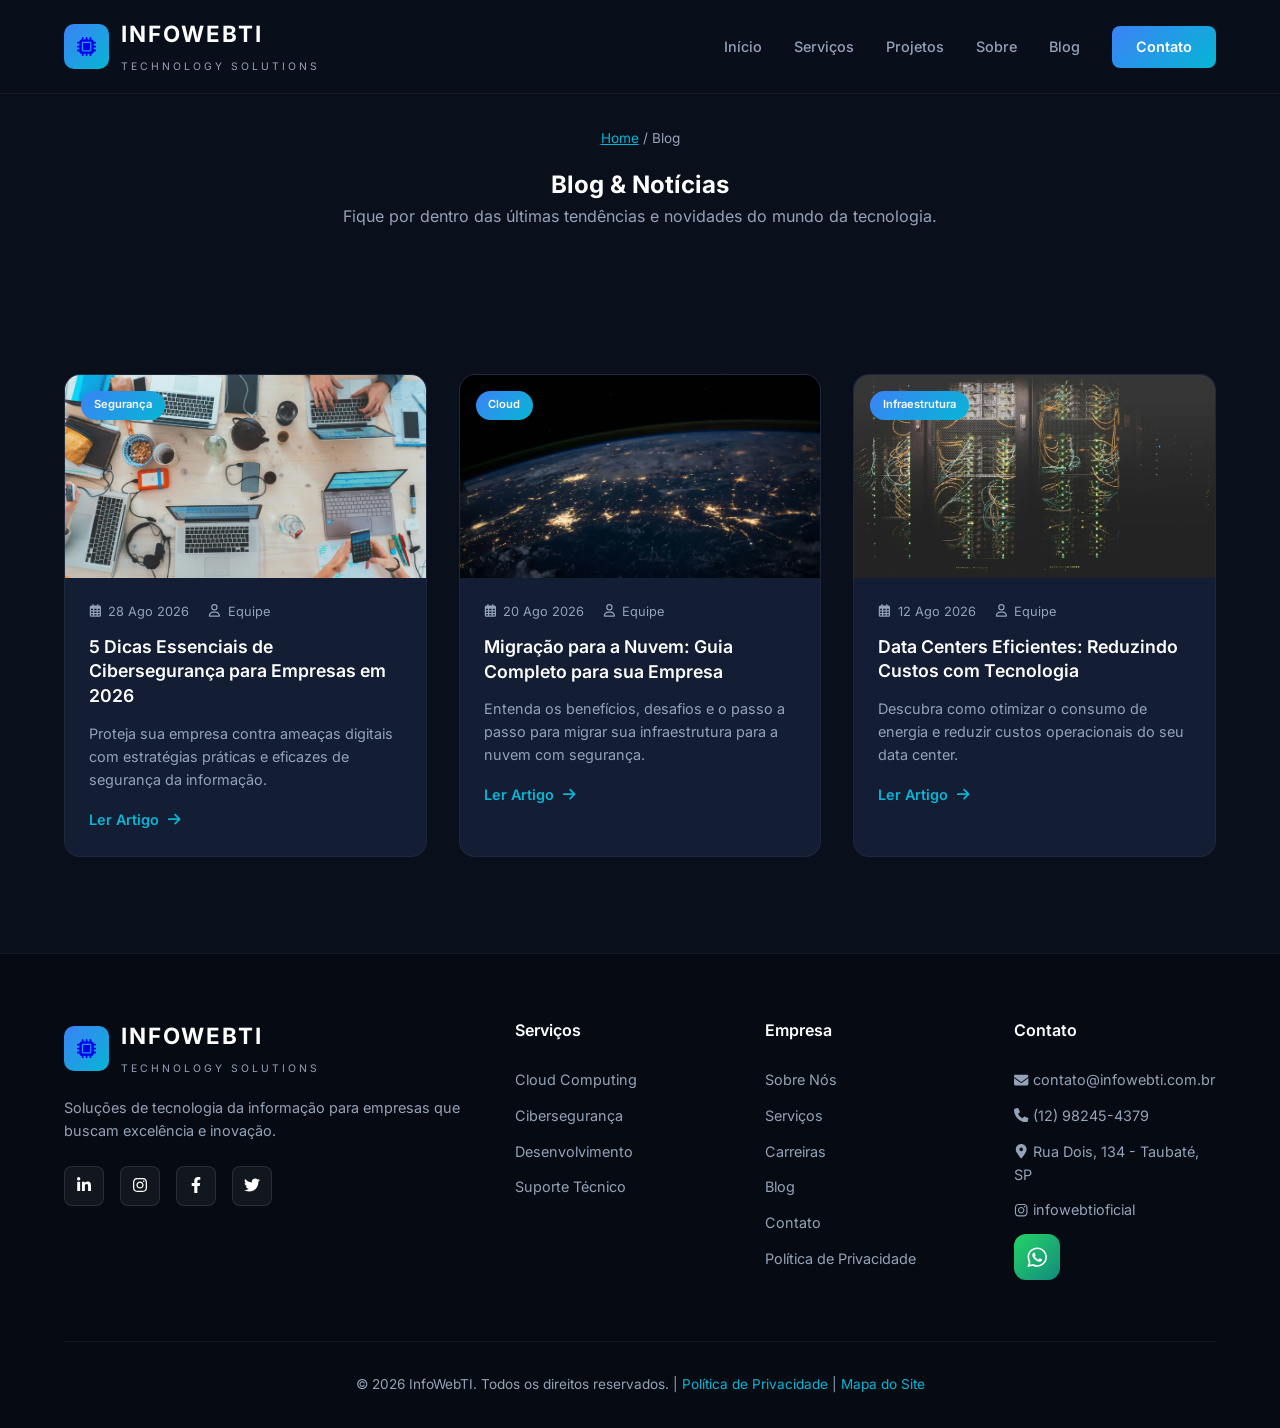
==== commit 1e390faa: "perf: self-host da fonte Inter, CSS minificado e fundo do hero local; removidas origens de terceiros" ====
--- a/infowebtipages/blog.html
+++ b/infowebtipages/blog.html
@@ -1,4 +1,4 @@
-﻿<!DOCTYPE html>
+<!DOCTYPE html>
 <html lang="pt-BR">
 <head>
     <meta charset="UTF-8">
@@ -35,7 +35,7 @@
     <link rel="publisher" href="https://www.infowebti.com.br" />
     <!-- ===== FIM DAS TAGS SEO ===== -->
     <title>Blog & Notícias | InfoWebTI</title>
-    <link href="https://fonts.googleapis.com/css2?family=Inter:wght@300;400;500;600;700;800&display=swap" rel="stylesheet">
+
     <style>
     .fas, .far, .fab { font-style: normal; }
     .fas svg, .far svg, .fab svg { vertical-align: -0.125em; display: inline-block; }
@@ -47,7 +47,7 @@
     .footer-column a i svg { vertical-align: -0.15em; }
     .footer-column a .fa-phone svg { width: 1em; height: 1em; vertical-align: -0.12em; }
   </style>
-    <link rel="stylesheet" href="css/style.css?v=1.2">
+    <link rel="stylesheet" href="css/style.min.css?v=1.4">
         <link rel="icon" type="image/png" sizes="32x32" href="img/favicon-32x32.png">
     <link rel="icon" type="image/png" sizes="16x16" href="img/favicon-16x16.png">
     <link rel="apple-touch-icon" sizes="180x180" href="img/apple-touch-icon.png">
--- a/infowebtipages/css/style.min.css
+++ b/infowebtipages/css/style.min.css
@@ -0,0 +1,2 @@
+@font-face{font-family:'Inter';font-style:normal;font-weight:100 900;font-display:swap;src:url('../fonts/Inter-Variable.woff2') format('woff2');unicode-range:U+0000-00FF,U+0131,U+0152-0153,U+02BB-02BC,U+02C6,U+02DA,U+02DC,U+0304,U+0308,U+0329,U+2000-206F,U+20AC,U+2122,U+2191,U+2193,U+2212,U+2215,U+FEFF,U+FFFD}
+*{margin:0;padding:0;box-sizing:border-box;}:root{--primary-dark:#0a0f1c;--primary-blue:#1a2744;--accent-blue:#3b82f6;--accent-cyan:#06b6d4;--text-light:#ffffff;--text-gray:#94a3b8;--card-bg:rgba(26,39,68,0.6);--glass-bg:rgba(255,255,255,0.05);}body{font-family:'Inter',sans-serif;background:var(--primary-dark);color:var(--text-light);overflow-x:hidden;line-height:1.6;}header{position:fixed;top:0;left:0;right:0;z-index:1000;padding:1rem 5%;display:flex;justify-content:space-between;align-items:center;background:rgba(10,15,28,0.85);backdrop-filter:blur(10px);border-bottom:1px solid rgba(255,255,255,0.05);transition:all 0.3s ease;}header.scrolled{padding:0.7rem 5%;background:rgba(10,15,28,0.95);}.logo{display:flex;align-items:center;gap:0.75rem;text-decoration:none;}.logo-icon{width:45px;height:45px;background:linear-gradient(135deg,var(--accent-blue),var(--accent-cyan));border-radius:10px;display:flex;align-items:center;justify-content:center;font-size:1.2rem;font-weight:700;}.logo-text h1{font-size:1.4rem;font-weight:700;color:var(--text-light);letter-spacing:2px;}.logo-text span{font-size:0.65rem;color:var(--text-gray);letter-spacing:3px;text-transform:uppercase;}nav{display:flex;gap:2rem;align-items:center;}nav a{color:var(--text-gray);text-decoration:none;font-size:0.9rem;font-weight:500;transition:color 0.3s ease;}nav a:hover{color:var(--text-light);}.nav-cta{padding:0.6rem 1.5rem;background:linear-gradient(135deg,var(--accent-blue),var(--accent-cyan));border-radius:8px;color:var(--text-light)!important;font-weight:600;position:relative;overflow:hidden;animation:ctaGlow 2.5s ease-in-out infinite,ctaFloat 3s ease-in-out infinite;}.nav-cta::before{content:'';position:absolute;top:0;left:-150%;width:60%;height:100%;background:linear-gradient(120deg,transparent,rgba(255,255,255,0.5),transparent);transform:skewX(-20deg);animation:ctaShine 3s ease-in-out infinite;}.nav-cta:hover{transform:translateY(-2px);box-shadow:0 10px 30px rgba(59,130,246,0.6);}@keyframes ctaGlow{0%,100%{box-shadow:0 0 12px rgba(59,130,246,0.4);}50%{box-shadow:0 0 26px rgba(6,182,212,0.8);}}@keyframes ctaFloat{0%,100%{transform:translateY(0);}50%{transform:translateY(-3px);}}@keyframes ctaShine{0%,60%{left:-150%;}100%{left:150%;}}.menu-toggle{display:none;flex-direction:column;gap:5px;cursor:pointer;padding:5px;}.menu-toggle span{width:25px;height:2px;background:var(--text-light);transition:all 0.3s ease;}.hero{min-height:100vh;display:flex;align-items:center;gap:3rem;position:relative;padding:0 5%;background:linear-gradient(135deg,#0a0f1c 0%,#1a2744 50%,#0f172a 100%);overflow:hidden;}.hero::before{content:'';position:absolute;top:0;right:0;width:60%;height:100%;background:url('../img/hero-bg.webp')center/cover;opacity:0.15;mask-image:linear-gradient(to left,rgba(0,0,0,0.8),transparent);}.hero::after{content:'';position:absolute;bottom:0;left:0;right:0;height:150px;background:linear-gradient(to top,var(--primary-dark),transparent);}.hero-content{max-width:700px;z-index:1;animation:fadeInUp 1s ease;}.hero-visual{position:relative;flex:1;min-width:300px;max-width:560px;z-index:1;animation:fadeInUp 1s ease 0.3s both;}.hero-image{position:relative;border-radius:20px;overflow:hidden;box-shadow:0 30px 60px rgba(0,0,0,0.5);border:1px solid rgba(255,255,255,0.1);background:linear-gradient(135deg,rgba(59,130,246,0.2),rgba(6,182,212,0.2));}.hero-image::after{content:'';position:absolute;inset:0;background:linear-gradient(135deg,rgba(59,130,246,0.25),transparent);mix-blend-mode:overlay;}.hero-image img{width:100%;height:100%;display:block;object-fit:cover;}.float-card{position:absolute;display:flex;align-items:center;gap:0.7rem;padding:0.7rem 1rem;background:rgba(10,15,28,0.85);border:1px solid rgba(255,255,255,0.12);border-radius:12px;backdrop-filter:blur(8px);box-shadow:0 10px 30px rgba(0,0,0,0.35);animation:floatUp 4s ease-in-out infinite;}.float-icon{width:38px;height:38px;background:linear-gradient(135deg,var(--accent-blue),var(--accent-cyan));border-radius:9px;display:flex;align-items:center;justify-content:center;font-size:1rem;flex-shrink:0;}.float-text{display:flex;flex-direction:column;}.float-text strong{font-size:0.85rem;font-weight:600;color:var(--text-light);}.float-text span{font-size:0.7rem;color:var(--text-gray);}.float-card-1{top:8%;left:-35px;animation-delay:0s;}.float-card-2{bottom:12%;right:-40px;animation-delay:1.2s;}.float-card-3{top:45%;left:-50px;animation-delay:2s;}.float-chip{position:absolute;width:48px;height:48px;background:rgba(26,39,68,0.9);border:1px solid rgba(59,130,246,0.4);border-radius:50%;display:flex;align-items:center;justify-content:center;font-size:1.2rem;color:var(--accent-cyan);box-shadow:0 8px 24px rgba(0,0,0,0.4);animation:floatUp 5s ease-in-out infinite;backdrop-filter:blur(8px);}.chip-1{top:-15px;right:15%;animation-delay:0.6s;}.chip-2{bottom:0;left:5%;animation-delay:1.8s;}.chip-3{top:30%;right:-30px;animation-delay:2.6s;}@keyframes floatUp{0%,100%{transform:translateY(0);}50%{transform:translateY(-12px);}}@keyframes heroVisualFloat{0%,100%{transform:translateY(0)rotate(-1deg);}50%{transform:translateY(-10px)rotate(1deg);}}.hero-badge{display:inline-block;padding:0.5rem 1rem;background:var(--glass-bg);border:1px solid rgba(59,130,246,0.3);border-radius:50px;font-size:0.8rem;color:var(--accent-cyan);margin-bottom:1.5rem;backdrop-filter:blur(5px);}.hero h2{font-size:3.5rem;font-weight:700;line-height:1.1;margin-bottom:1.5rem;}.hero h2 span{background:linear-gradient(135deg,var(--accent-blue),var(--accent-cyan));-webkit-background-clip:text;-webkit-text-fill-color:transparent;background-clip:text;}.hero p{font-size:1.1rem;color:var(--text-gray);margin-bottom:2rem;max-width:500px;}.hero-buttons{display:flex;gap:1rem;flex-wrap:wrap;}.btn-primary{padding:0.9rem 2rem;background:linear-gradient(135deg,var(--accent-blue),var(--accent-cyan));border:none;border-radius:8px;color:var(--text-light);font-size:1rem;font-weight:600;cursor:pointer;transition:all 0.3s ease;text-decoration:none;}.btn-primary:hover{transform:translateY(-2px);box-shadow:0 10px 30px rgba(59,130,246,0.3);}.btn-secondary{padding:0.9rem 2rem;background:transparent;border:1px solid rgba(255,255,255,0.2);border-radius:8px;color:var(--text-light);font-size:1rem;font-weight:600;cursor:pointer;transition:all 0.3s ease;text-decoration:none;animation:ctaFloat 3s ease-in-out infinite;}.btn-secondary:hover{background:var(--glass-bg);border-color:var(--accent-blue);box-shadow:0 10px 30px rgba(59,130,246,0.5);transform:translateY(-2px);}.btn-secondary .fa-phone,.btn-secondary .fa-envelope{animation:ctaGlow 2.5s ease-in-out infinite;}.hero-stats{display:flex;gap:3rem;margin-top:3rem;padding-top:2rem;border-top:1px solid rgba(255,255,255,0.1);}.stat-item h3{font-size:2rem;font-weight:700;background:linear-gradient(135deg,var(--accent-blue),var(--accent-cyan));-webkit-background-clip:text;-webkit-text-fill-color:transparent;background-clip:text;}.stat-item p{font-size:0.85rem;color:var(--text-gray);margin-bottom:0;}.services{padding:6rem 5%;background:var(--primary-dark);position:relative;}.section-header{text-align:center;margin-bottom:4rem;}.section-header h2{font-size:2.5rem;font-weight:700;margin-bottom:1rem;}.section-header p{color:var(--text-gray);max-width:600px;margin:0 auto;}.services-grid{display:grid;grid-template-columns:repeat(3,1fr);gap:2rem;max-width:1200px;margin:0 auto;}.service-card{background:var(--card-bg);border:1px solid rgba(255,255,255,0.05);border-radius:16px;padding:2.5rem;transition:transform 0.4s ease,box-shadow 0.4s ease;position:relative;overflow:hidden;}.service-card::before{content:'';position:absolute;inset:0;border-radius:16px;padding:2px;background:conic-gradient(from var(--angle,0deg),transparent 0deg,var(--accent-blue)90deg,var(--accent-cyan)180deg,var(--accent-blue)270deg,transparent 360deg);-webkit-mask:linear-gradient(#fff 0 0)content-box,linear-gradient(#fff 0 0);-webkit-mask-composite:xor;mask-composite:exclude;z-index:0;opacity:0;transition:opacity 0.4s ease;animation:spinConic 4s linear infinite;pointer-events:none;}.service-card:hover::before{opacity:1;}@property --angle{syntax:'<angle>';initial-value:0deg;inherits:false;}@keyframes spinConic{to{--angle:360deg;}}@supports not((mask-composite:exclude)or(-webkit-mask-composite:xor)){.service-card::before{display:none;}}.service-glow{position:absolute;top:0;left:0;width:100%;height:100%;opacity:0;transition:opacity 0.35s ease;pointer-events:none;background:radial-gradient(circle at var(--mx,50%)var(--my,50%),rgba(59,130,246,0.22),rgba(6,182,212,0.10)40%,transparent 70%);}.service-card:hover .service-glow{opacity:1;}.service-card::after{content:'';position:absolute;top:0;left:0;right:0;height:3px;background:linear-gradient(90deg,transparent,var(--accent-cyan),transparent);transform:scaleX(0);transition:transform 0.5s ease;}.service-card:hover::after{transform:scaleX(1);}.service-card:hover{transform:translateY(-10px);box-shadow:0 20px 50px rgba(0,0,0,0.5),0 0 30px rgba(6,182,212,0.25);}.service-icon{width:70px;height:70px;background:linear-gradient(135deg,rgba(59,130,246,0.2),rgba(6,182,212,0.2));border-radius:12px;display:flex;align-items:center;justify-content:center;font-size:1.8rem;color:var(--accent-cyan);margin-bottom:1.5rem;position:relative;transition:color 0.4s ease;}.service-icon i{position:relative;z-index:2;}.service-card:hover .service-icon{color:var(--text-light);}.service-icon::before{content:'';position:absolute;inset:-7px;border-radius:16px;border:2px dashed transparent;border-top-color:var(--accent-cyan);border-bottom-color:var(--accent-blue);opacity:0;transition:opacity 0.4s ease;}.service-card:hover .service-icon::before{opacity:1;animation:spinRing 3s linear infinite;}.service-icon::after{content:'';position:absolute;inset:0;border-radius:12px;background:radial-gradient(circle,rgba(6,182,212,0.5),transparent 70%);z-index:1;opacity:0;transition:opacity 0.4s ease;}.service-card:hover .service-icon::after{opacity:0.9;animation:iconPulse 1.4s ease-in-out infinite;}@keyframes spinRing{to{transform:rotate(360deg);}}@keyframes iconPulse{0%,100%{transform:scale(1);opacity:0.9;}50%{transform:scale(1.25);opacity:0.4;}}.service-card h3{font-size:1.3rem;font-weight:600;margin-bottom:1rem;transition:color 0.3s ease;}.service-card:hover h3{background:linear-gradient(135deg,#fff,var(--accent-cyan));-webkit-background-clip:text;-webkit-text-fill-color:transparent;background-clip:text;}.service-card p{color:var(--text-gray);font-size:0.95rem;}.produtos{padding:6rem 5%;background:linear-gradient(180deg,#0d1321 0%,var(--primary-dark)100%);}.produtos-grid{display:grid;grid-template-columns:repeat(3,1fr);gap:2rem;max-width:1200px;margin:0 auto;}.produto-card{background:var(--card-bg);border:1px solid rgba(255,255,255,0.05);border-radius:16px;overflow:hidden;transition:all 0.4s ease;}.produto-card:hover{transform:translateY(-10px);border-color:rgba(59,130,246,0.3);box-shadow:0 20px 40px rgba(0,0,0,0.3);}.produto-icon{width:100%;height:160px;background:linear-gradient(135deg,rgba(59,130,246,0.2),rgba(6,182,212,0.2));display:flex;align-items:center;justify-content:center;font-size:3.5rem;color:var(--accent-cyan);}.produto-card h3{font-size:1.2rem;font-weight:600;color:var(--text-light);padding:1.5rem 1.5rem 0.5rem;}.produto-card p{color:var(--text-gray);font-size:0.9rem;padding:0 1.5rem 1.5rem;}.produto-card.animate-on-scroll{opacity:0;transform:translateX(-90px);transition:opacity 0.7s ease,transform 0.7s ease;}.produto-card.animate-on-scroll.visible{opacity:1;transform:translateX(0);}.produto-card:nth-child(1){transition-delay:0s;}.produto-card:nth-child(2){transition-delay:0.12s;}.produto-card:nth-child(3){transition-delay:0.24s;}.produto-card:nth-child(4){transition-delay:0.36s;}.produto-card:nth-child(5){transition-delay:0.48s;}.produto-card:nth-child(6){transition-delay:0.6s;}@media(max-width:768px){.produto-card.animate-on-scroll{transform:translateX(-40px);}}.highlight-band{position:relative;padding:5rem 5%;background:linear-gradient(135deg,#1a2744 0%,#0d1321 50%,#1a2744 100%);overflow:hidden;text-align:center;border-top:1px solid rgba(255,255,255,0.05);border-bottom:1px solid rgba(255,255,255,0.05);}.band-orbs{position:absolute;border-radius:50%;filter:blur(60px);opacity:0.5;animation:orbFloat 8s ease-in-out infinite;}.band-orb-1{width:300px;height:300px;background:radial-gradient(circle,var(--accent-blue),transparent 70%);top:-100px;left:-80px;}.band-orb-2{width:260px;height:260px;background:radial-gradient(circle,var(--accent-cyan),transparent 70%);bottom:-100px;right:-60px;animation-delay:2s;}.band-orb-3{width:180px;height:180px;background:radial-gradient(circle,rgba(59,130,246,0.6),transparent 70%);top:40%;left:65%;animation-delay:4s;}@keyframes orbFloat{0%,100%{transform:translate(0,0)scale(1);}50%{transform:translate(30px,-30px)scale(1.15);}}.highlight-container{position:relative;z-index:1;max-width:900px;margin:0 auto;}.band-icon{width:90px;height:90px;margin:0 auto 1.5rem;background:linear-gradient(135deg,var(--accent-blue),var(--accent-cyan));border-radius:24px;display:flex;align-items:center;justify-content:center;font-size:2.6rem;box-shadow:0 0 40px rgba(59,130,246,0.6);animation:bandGlow 3s ease-in-out infinite;}@keyframes bandGlow{0%,100%{box-shadow:0 0 30px rgba(59,130,246,0.5);transform:scale(1);}50%{box-shadow:0 0 60px rgba(6,182,212,0.9);transform:scale(1.05);}}.highlight-band h2{font-size:2rem;font-weight:700;margin-bottom:1rem;}.highlight-container p{color:var(--text-gray);font-size:1.05rem;max-width:640px;margin:0 auto 2.5rem;line-height:1.7;}.band-stats{display:flex;justify-content:center;align-items:center;gap:3rem;flex-wrap:wrap;}.band-stat h3{font-size:2.3rem;font-weight:700;background:linear-gradient(135deg,var(--accent-blue),var(--accent-cyan));-webkit-background-clip:text;-webkit-text-fill-color:transparent;background-clip:text;margin-bottom:0.3rem;}.band-stat h3 i{font-size:2rem;-webkit-text-fill-color:var(--accent-cyan);}.band-stat span{color:var(--text-gray);font-size:0.85rem;text-transform:uppercase;letter-spacing:1px;}.band-stat.divider{padding:0 3rem;border-left:1px solid rgba(255,255,255,0.15);border-right:1px solid rgba(255,255,255,0.15);}@media(max-width:1024px){.highlight-band h2{font-size:1.7rem;}.band-stats{gap:2rem;}.band-stat.divider{padding:0 2rem;}}@media(max-width:768px){.band-stats{flex-direction:column;gap:1.8rem;}.band-stat.divider{padding:1.5rem 0;border-left:none;border-right:none;border-top:1px solid rgba(255,255,255,0.15);border-bottom:1px solid rgba(255,255,255,0.15);}}.depoimentos{padding:6rem 5%;background:var(--primary-dark);}.depoimentos-grid{display:grid;grid-template-columns:repeat(3,1fr);gap:2rem;max-width:1200px;margin:0 auto;}.depoimento-card{background:var(--card-bg);border:1px solid rgba(255,255,255,0.05);border-radius:16px;padding:2.5rem 2rem;text-align:center;transition:transform 0.4s ease,box-shadow 0.4s ease,border-color 0.4s ease;}.depoimento-card.slide-left{opacity:0;transform:translateX(-120px);transition:opacity 0.7s ease,transform 0.7s ease,box-shadow 0.4s ease,border-color 0.4s ease;}.depoimento-card.slide-center{opacity:0;transform:translateY(80px);transition:opacity 0.7s ease,transform 0.7s ease,box-shadow 0.4s ease,border-color 0.4s ease;}.depoimento-card.slide-right{opacity:0;transform:translateX(120px);transition:opacity 0.7s ease,transform 0.7s ease,box-shadow 0.4s ease,border-color 0.4s ease;}.depoimento-card.visible{opacity:1;transform:translate(0,0);}.depoimento-card:hover{transform:translateY(-10px);border-color:rgba(59,130,246,0.3);box-shadow:0 20px 40px rgba(0,0,0,0.3),0 0 30px rgba(6,182,212,0.15);}.depoimento-icon{width:68px;height:68px;margin:0 auto 1.2rem;background:linear-gradient(135deg,var(--accent-blue),var(--accent-cyan));border-radius:18px;display:flex;align-items:center;justify-content:center;font-size:1.8rem;color:var(--text-light);}.depoimento-card h3{font-size:2.2rem;font-weight:700;background:linear-gradient(135deg,var(--accent-blue),var(--accent-cyan));-webkit-background-clip:text;-webkit-text-fill-color:transparent;background-clip:text;margin-bottom:0.3rem;}.depoimento-card p{font-size:1rem;font-weight:600;color:var(--text-light);margin-bottom:0.8rem;}.depoimento-card span{color:var(--text-gray);font-size:0.9rem;line-height:1.6;}@media(max-width:768px){.depoimentos-grid{grid-template-columns:1fr;}}.economia{padding:6rem 5%;background:linear-gradient(180deg,#0d1321 0%,var(--primary-dark)100%);border-top:1px solid rgba(255,255,255,0.05);}.economia .section-kick{display:inline-flex;align-items:center;gap:0.6rem;padding:0.4rem 1rem;background:linear-gradient(135deg,var(--accent-blue),var(--accent-cyan));border-radius:50px;font-size:0.8rem;font-weight:600;text-transform:uppercase;letter-spacing:1px;margin-bottom:1.2rem;}.economia .section-header h2{max-width:700px;margin:0 auto 1rem;}.economia-box{display:grid;grid-template-columns:1.2fr 1fr;gap:3.5rem;align-items:center;max-width:1100px;margin:0 auto;}.economia-tese p{color:var(--text-gray);font-size:1.05rem;line-height:1.7;}.economia-tese .economia-gt{color:var(--text-light);font-size:1.15rem;font-weight:500;margin-bottom:1.2rem;}.economia-tese .economia-gc{margin-bottom:2rem;}.economia-list{list-style:none;display:flex;flex-direction:column;gap:1.2rem;}.economia-list li{display:flex;align-items:center;gap:0.9rem;background:var(--card-bg);border:1px solid rgba(255,255,255,0.05);border-radius:14px;padding:1.1rem 1.2rem;color:var(--text-light);font-size:0.98rem;line-height:1.5;transition:border-color 0.3s ease,transform 0.3s ease;}.economia-list li:hover{border-color:rgba(59,130,246,0.35);transform:translateX(6px);}.economia-check{flex-shrink:0;width:34px;height:34px;border-radius:50%;background:linear-gradient(135deg,var(--accent-blue),var(--accent-cyan));display:flex;align-items:center;justify-content:center;font-size:1rem;color:var(--text-light);}@media(max-width:900px){.economia-box{grid-template-columns:1fr;gap:2.5rem;}}.projects{padding:6rem 5%;background:linear-gradient(180deg,var(--primary-dark)0%,#0d1321 100%);}.projects-grid{display:grid;grid-template-columns:repeat(3,1fr);gap:1.5rem;max-width:1200px;margin:0 auto;}.project-card{position:relative;border-radius:16px;overflow:hidden;aspect-ratio:16/10;cursor:pointer;}.project-card img{width:100%;height:100%;object-fit:cover;transition:transform 0.5s ease;}.project-card:hover img{transform:scale(1.1);}.project-overlay{position:absolute;bottom:0;left:0;right:0;padding:2rem 1.5rem 1.5rem;background:linear-gradient(to top,rgba(10,15,28,0.95),transparent);}.project-overlay h4{font-size:1.1rem;font-weight:600;margin-bottom:0.3rem;}.project-overlay span{font-size:0.8rem;color:var(--accent-cyan);}.about{padding:6rem 5%;background:#0d1321;max-width:1400px;margin:0 auto;}.about-content h2{font-size:2.5rem;font-weight:700;margin-bottom:1.5rem;line-height:1.2;}.about-content p{color:var(--text-gray);margin-bottom:1.5rem;}.about-features{display:grid;grid-template-columns:1fr 1fr;gap:1.5rem;margin-top:2rem;}.feature-item{display:flex;align-items:flex-start;gap:1rem;animation:floatUp 5s ease-in-out infinite;background:rgba(255,255,255,0.02);border:1px solid rgba(59,130,246,0.18);border-radius:14px;padding:1.3rem;box-shadow:0 12px 30px rgba(0,0,0,0.3),0 0 22px rgba(6,182,212,0.12);position:relative;will-change:transform;}.feature-item:nth-child(1){animation-delay:0s;}.feature-item:nth-child(2){animation-delay:0.5s;}.feature-item:nth-child(3){animation-delay:1s;}.feature-item:nth-child(4){animation-delay:1.5s;}.feature-icon{width:45px;height:45px;background:linear-gradient(135deg,rgba(59,130,246,0.25),rgba(6,182,212,0.25));border-radius:10px;display:flex;align-items:center;justify-content:center;color:var(--accent-cyan);flex-shrink:0;animation:iconGlow 3s ease-in-out infinite;box-shadow:0 0 15px rgba(6,182,212,0.25);}@keyframes iconGlow{0%,100%{box-shadow:0 0 12px rgba(6,182,212,0.2);transform:scale(1);}50%{box-shadow:0 0 22px rgba(6,182,212,0.5);transform:scale(1.08);}}.feature-text h4{font-size:1rem;font-weight:600;margin-bottom:0.3rem;}.feature-text p{font-size:0.85rem;margin-bottom:0;}.about-image{position:relative;}.about-image img{width:100%;border-radius:16px;box-shadow:0 20px 50px rgba(0,0,0,0.5);}.about-image::before{content:'';position:absolute;top:-20px;right:-20px;width:200px;height:200px;background:linear-gradient(135deg,var(--accent-blue),var(--accent-cyan));border-radius:16px;z-index:-1;opacity:0.3;}.services-about{display:grid;grid-template-columns:1fr 1fr;gap:4rem;align-items:center;max-width:1200px;margin:6rem auto 0;padding:4rem 0 0;border-top:1px solid rgba(255,255,255,0.05);}.about-history{display:flex;align-items:center;gap:1.5rem;background:var(--card-bg);border:1px solid rgba(255,255,255,0.08);border-radius:16px;padding:2rem;margin-bottom:3rem;max-width:1200px;margin-left:auto;margin-right:auto;}.history-icon{width:70px;height:70px;background:linear-gradient(135deg,rgba(59,130,246,0.2),rgba(6,182,212,0.2));border-radius:14px;display:flex;align-items:center;justify-content:center;font-size:2rem;color:var(--accent-cyan);flex-shrink:0;}.history-content h3{font-size:1.4rem;font-weight:700;margin-bottom:0.7rem;color:var(--text-light);}.history-content p{color:var(--text-gray);font-size:1rem;line-height:1.7;}@media(max-width:768px){.about-history{flex-direction:column;text-align:center;}}.mvv{padding:6rem 5%;background:var(--primary-dark);}.mvv-container{max-width:1200px;margin:0 auto;}.mvv-grid{display:grid;grid-template-columns:repeat(3,1fr);gap:2rem;}.mvv-card{position:relative;background:var(--card-bg);border-radius:16px;padding:2.5rem;text-align:center;transition:transform 0.4s ease,box-shadow 0.4s ease;}.mvv-card::before{content:'';position:absolute;inset:0;border-radius:16px;padding:2px;background:conic-gradient(from var(--angle,0deg),transparent 0deg,var(--accent-cyan)40deg,var(--accent-blue)90deg,transparent 160deg,transparent 320deg,var(--accent-cyan)360deg);-webkit-mask:linear-gradient(#fff 0 0)content-box,linear-gradient(#fff 0 0);-webkit-mask-composite:xor;mask-composite:exclude;z-index:0;animation:spinConic 6s linear infinite;pointer-events:none;}.mvv-card:hover{transform:translateY(-10px);box-shadow:0 20px 40px rgba(0,0,0,0.3);}@supports not((mask-composite:exclude)or(-webkit-mask-composite:xor)){.mvv-card{border:2px solid rgba(125,211,252,0.6);}}.mvv-icon{width:70px;height:70px;background:linear-gradient(135deg,rgba(59,130,246,0.2),rgba(6,182,212,0.2));border-radius:12px;display:flex;align-items:center;justify-content:center;font-size:1.8rem;color:var(--accent-cyan);margin:0 auto 1.5rem;}.mvv-card h3{font-size:1.3rem;font-weight:600;margin-bottom:1rem;}.mvv-card p{color:var(--text-gray);font-size:0.95rem;line-height:1.7;}.mvv-values{list-style:none;text-align:left;margin:0 auto;max-width:240px;}.mvv-values li{display:flex;align-items:center;gap:0.7rem;color:var(--text-gray);font-size:0.9rem;padding:0.4rem 0;}.mvv-values li i{color:var(--accent-cyan);font-size:0.85rem;flex-shrink:0;}.blog{padding:6rem 5%;background:var(--primary-dark);}.blog-grid{display:grid;grid-template-columns:repeat(3,1fr);gap:2rem;max-width:1200px;margin:0 auto;}.blog-card{background:var(--card-bg);border:1px solid rgba(255,255,255,0.05);border-radius:16px;overflow:hidden;transition:all 0.4s ease;}.blog-card:hover{transform:translateY(-10px);border-color:rgba(59,130,246,0.3);box-shadow:0 20px 40px rgba(0,0,0,0.3);}.blog-image{position:relative;overflow:hidden;aspect-ratio:16/9;}.blog-image img{width:100%;height:100%;object-fit:cover;transition:transform 0.5s ease;}.blog-card:hover .blog-image img{transform:scale(1.1);}.blog-tag{position:absolute;top:1rem;left:1rem;padding:0.35rem 0.8rem;background:linear-gradient(135deg,var(--accent-blue),var(--accent-cyan));border-radius:50px;font-size:0.7rem;font-weight:600;}.blog-content{padding:1.5rem;}.blog-meta{display:flex;gap:1.2rem;font-size:0.8rem;color:var(--text-gray);margin-bottom:0.8rem;}.blog-meta span{display:flex;align-items:center;gap:0.4rem;}.blog-content h3{font-size:1.1rem;font-weight:600;margin-bottom:0.8rem;line-height:1.4;}.blog-content p{color:var(--text-gray);font-size:0.9rem;margin-bottom:1rem;line-height:1.6;}.blog-link{color:var(--accent-cyan);font-size:0.9rem;font-weight:600;text-decoration:none;display:inline-flex;align-items:center;gap:0.5rem;transition:gap 0.3s ease;}.blog-link:hover{gap:0.8rem;color:var(--accent-blue);}.contact{padding:6rem 5%;background:linear-gradient(135deg,var(--primary-blue),#0f172a);position:relative;overflow:hidden;}.contact::before{content:'';position:absolute;top:-50%;left:-50%;width:200%;height:200%;background:radial-gradient(circle,rgba(59,130,246,0.1)0%,transparent 50%);animation:pulse 4s ease-in-out infinite;}.contact-container{max-width:1200px;margin:0 auto;display:grid;grid-template-columns:1fr 1.2fr;gap:3rem;align-items:start;position:relative;z-index:1;}.contact-info h2{font-size:2.5rem;font-weight:700;margin-bottom:1rem;}.contact-info>p{color:var(--text-gray);margin-bottom:2rem;line-height:1.7;}.info-items{display:flex;flex-direction:column;gap:1.5rem;}.info-item{display:flex;align-items:center;gap:1rem;}.info-icon{width:50px;height:50px;background:var(--glass-bg);border:1px solid rgba(255,255,255,0.1);border-radius:12px;display:flex;align-items:center;justify-content:center;color:var(--accent-cyan);flex-shrink:0;font-size:1.1rem;}.info-text h4{font-size:0.95rem;font-weight:600;margin-bottom:0.2rem;}.info-text p{color:var(--text-gray);font-size:0.9rem;}.social-contact{display:flex;gap:1rem;margin-top:2.5rem;}.social-contact a{width:45px;height:45px;background:var(--glass-bg);border:1px solid rgba(255,255,255,0.1);border-radius:10px;display:flex;align-items:center;justify-content:center;color:var(--text-light);text-decoration:none;transition:all 0.3s ease;}.social-contact a:hover{background:var(--accent-blue);border-color:var(--accent-blue);transform:translateY(-3px);}.contact-form{background:rgba(26,39,68,0.6);border:1px solid rgba(255,255,255,0.08);border-radius:20px;padding:2.5rem;backdrop-filter:blur(10px);}.contact-form h3{font-size:1.4rem;font-weight:600;margin-bottom:2rem;}.form-row{display:grid;grid-template-columns:1fr 1fr;gap:1rem;}.form-group{margin-bottom:1.2rem;}.form-group.full-width{grid-column:1 / -1;}.form-group label{display:block;font-size:0.85rem;font-weight:500;color:var(--text-gray);margin-bottom:0.5rem;}.form-group input,.form-group select,.form-group textarea{width:100%;padding:0.8rem 1rem;background:rgba(255,255,255,0.04);border:1px solid rgba(255,255,255,0.1);border-radius:10px;color:var(--text-light);font-family:'Inter',sans-serif;font-size:0.9rem;transition:all 0.3s ease;}.form-group input:focus,.form-group select:focus,.form-group textarea:focus{outline:none;border-color:var(--accent-blue);background:rgba(255,255,255,0.06);box-shadow:0 0 0 3px rgba(59,130,246,0.1);}.form-group input::placeholder,.form-group textarea::placeholder{color:rgba(148,163,184,0.5);}.form-group select{appearance:none;background-image:url("data:image/svg+xml,%3Csvg xmlns='http://www.w3.org/2000/svg' width='12' height='12' viewBox='0 0 12 12'%3E%3Cpath fill='%2394a3b8' d='M6 8L1 3h10z'/%3E%3C/svg%3E");background-repeat:no-repeat;background-position:right 1rem center;cursor:pointer;}.form-group select option{background:var(--primary-blue);color:var(--text-light);}.form-group textarea{resize:vertical;min-height:100px;}.btn-submit{width:100%;padding:1rem;background:linear-gradient(135deg,var(--accent-blue),var(--accent-cyan));border:none;border-radius:10px;color:var(--text-light);font-size:1rem;font-weight:600;cursor:pointer;display:flex;align-items:center;justify-content:center;gap:0.7rem;transition:all 0.3s ease;}.btn-submit:hover{transform:translateY(-2px);box-shadow:0 10px 30px rgba(59,130,246,0.3);}.btn-submit:disabled{opacity:0.7;cursor:not-allowed;}.form-success{display:none;text-align:center;padding:1.5rem;background:rgba(34,197,94,0.1);border:1px solid rgba(34,197,94,0.3);border-radius:10px;margin-top:1rem;}.form-success i{font-size:2.5rem;color:#22c55e;margin-bottom:1rem;}.form-success p{color:var(--text-light);font-size:0.95rem;}footer{padding:4rem 5% 2rem;background:#060a13;border-top:1px solid rgba(255,255,255,0.05);}.footer-content{display:grid;grid-template-columns:2fr 1fr 1fr 1fr;gap:3rem;max-width:1200px;margin:0 auto;padding-bottom:3rem;border-bottom:1px solid rgba(255,255,255,0.05);}.footer-brand p{color:var(--text-gray);margin-top:1rem;font-size:0.9rem;}.footer-column h4{font-size:1rem;font-weight:600;margin-bottom:1.5rem;}.footer-column a{display:block;color:var(--text-gray);text-decoration:none;font-size:0.9rem;margin-bottom:0.8rem;transition:color 0.3s ease;}.footer-column a:hover{color:var(--accent-cyan);}.social-links{display:flex;gap:1rem;margin-top:1.5rem;}.social-links a{width:40px;height:40px;background:var(--glass-bg);border:1px solid rgba(255,255,255,0.1);border-radius:8px;display:flex;align-items:center;justify-content:center;color:var(--text-light);transition:all 0.3s ease;}.social-links a:hover{background:var(--accent-blue);border-color:var(--accent-blue);}.footer-column .social-btn,.social-btn{width:46px;height:46px;border-radius:12px;display:inline-flex;align-items:center;justify-content:center;font-size:1.4rem;color:var(--text-light);transition:all 0.3s ease;}.footer-column .social-btn.whatsapp,.social-btn.whatsapp{background:linear-gradient(135deg,#25d366,#128c7e);}.footer-column .social-btn:hover,.social-btn:hover{transform:translateY(-4px);box-shadow:0 12px 25px rgba(0,0,0,0.4);color:var(--text-light);}.footer-bottom{text-align:center;padding-top:2rem;color:var(--text-gray);font-size:0.85rem;}.footer-bottom a{color:var(--accent-cyan);text-decoration:none;transition:color 0.3s ease;}.footer-bottom a:hover{color:var(--accent-blue);text-decoration:underline;}@keyframes fadeInUp{from{opacity:0;transform:translateY(30px);}to{opacity:1;transform:translateY(0);}}@keyframes pulse{0%,100%{transform:scale(1);opacity:0.5;}50%{transform:scale(1.1);opacity:0.8;}}.animate-on-scroll{opacity:0;transform:translateY(30px);transition:all 0.6s ease;}.animate-on-scroll.visible{opacity:1;transform:translateY(0);}@media(max-width:1024px){.services-grid,.projects-grid,.mvv-grid,.blog-grid,.produtos-grid{grid-template-columns:repeat(2,1fr);}.about,.services-about{grid-template-columns:1fr;}.contact-container{grid-template-columns:1fr;}.footer-content{grid-template-columns:repeat(2,1fr);}.hero h2{font-size:2.8rem;}.hero-visual{max-width:440px;}.float-card-1{left:-10px;}.float-card-2{right:-10px;}.float-card-3{left:-15px;}}@media(max-width:768px){nav{position:fixed;top:70px;left:0;right:0;background:rgba(10,15,28,0.98);flex-direction:column;padding:2rem;gap:1.5rem;transform:translateY(-150%);transition:transform 0.3s ease;}nav.active{transform:translateY(0);}.menu-toggle{display:flex;}.hero h2{font-size:2.2rem;}.hero{flex-direction:column;gap:2rem;padding:9rem 5% 4rem;align-items:center;text-align:center;}.hero-content{max-width:100%;}.hero p{max-width:100%;}.hero-stats{justify-content:center;}.hero-visual{max-width:420px;width:100%;min-width:0;}.hero-buttons{justify-content:center;}.hero-stats{gap:1.5rem;}.stat-item h3{font-size:1.5rem;}.services-grid,.projects-grid,.mvv-grid,.blog-grid,.produtos-grid{grid-template-columns:1fr;}.about-features{grid-template-columns:1fr;}.form-row{grid-template-columns:1fr;}.contact-form{padding:1.8rem;}.footer-content{grid-template-columns:1fr;text-align:center;}.social-links{justify-content:center;}.cta h2{font-size:1.8rem;}.section-header h2{font-size:1.8rem;}.about-content h2{font-size:1.8rem;}.contact-info h2{font-size:1.8rem;}}@media(max-width:480px){header{padding:1rem;}.hero{padding:8rem 1rem 3rem;}.hero h2{font-size:1.8rem;}.hero-visual{max-width:320px;}.float-card-1{left:0;top:5%;}.float-card-2{right:0;bottom:8%;}.float-card-3{display:none;}.chip-1,.chip-3{display:none;}.hero-stats{flex-direction:column;gap:1rem;}.hero-buttons{flex-direction:column;}.btn-primary,.btn-secondary{width:100%;text-align:center;}.info-item{flex-direction:column;align-items:flex-start;text-align:left;}}.page-hero{padding:8rem 5% 3rem;text-align:center;background:linear-gradient(180deg,#0a0f1c 0%,var(--primary-dark)100%);}.page-hero .breadcrumb{color:var(--text-gray);font-size:0.85rem;margin-bottom:1rem;}.page-hero .breadcrumb a{color:var(--accent-cyan);}.page-hero h1{font-size:2.8rem;font-weight:700;margin-bottom:1rem;}.page-hero h1 span{background:linear-gradient(135deg,var(--accent-blue),var(--accent-cyan));-webkit-background-clip:text;-webkit-text-fill-color:transparent;background-clip:text;}.page-hero p{color:var(--text-gray);max-width:600px;margin:0 auto;}.content-section{padding:2rem 5% 5rem;}.content-box{max-width:900px;margin:0 auto;background:var(--card-bg);border:1px solid rgba(59,130,246,0.2);border-radius:16px;padding:3rem;box-shadow:0 20px 50px rgba(0,0,0,0.4);}.content-box h2{font-size:1.25rem;font-weight:600;margin:2rem 0 0.8rem;display:flex;align-items:center;gap:0.7rem;color:var(--accent-cyan);}.content-box h2:first-child{margin-top:0;}.content-box h2 i{color:var(--accent-blue);}.content-box p{color:var(--text-gray);line-height:1.8;margin-bottom:1rem;}.content-box a{color:var(--accent-cyan);}@media(max-width:768px){.page-hero h1{font-size:2rem;}.content-box{padding:2rem 1.5rem;}}
